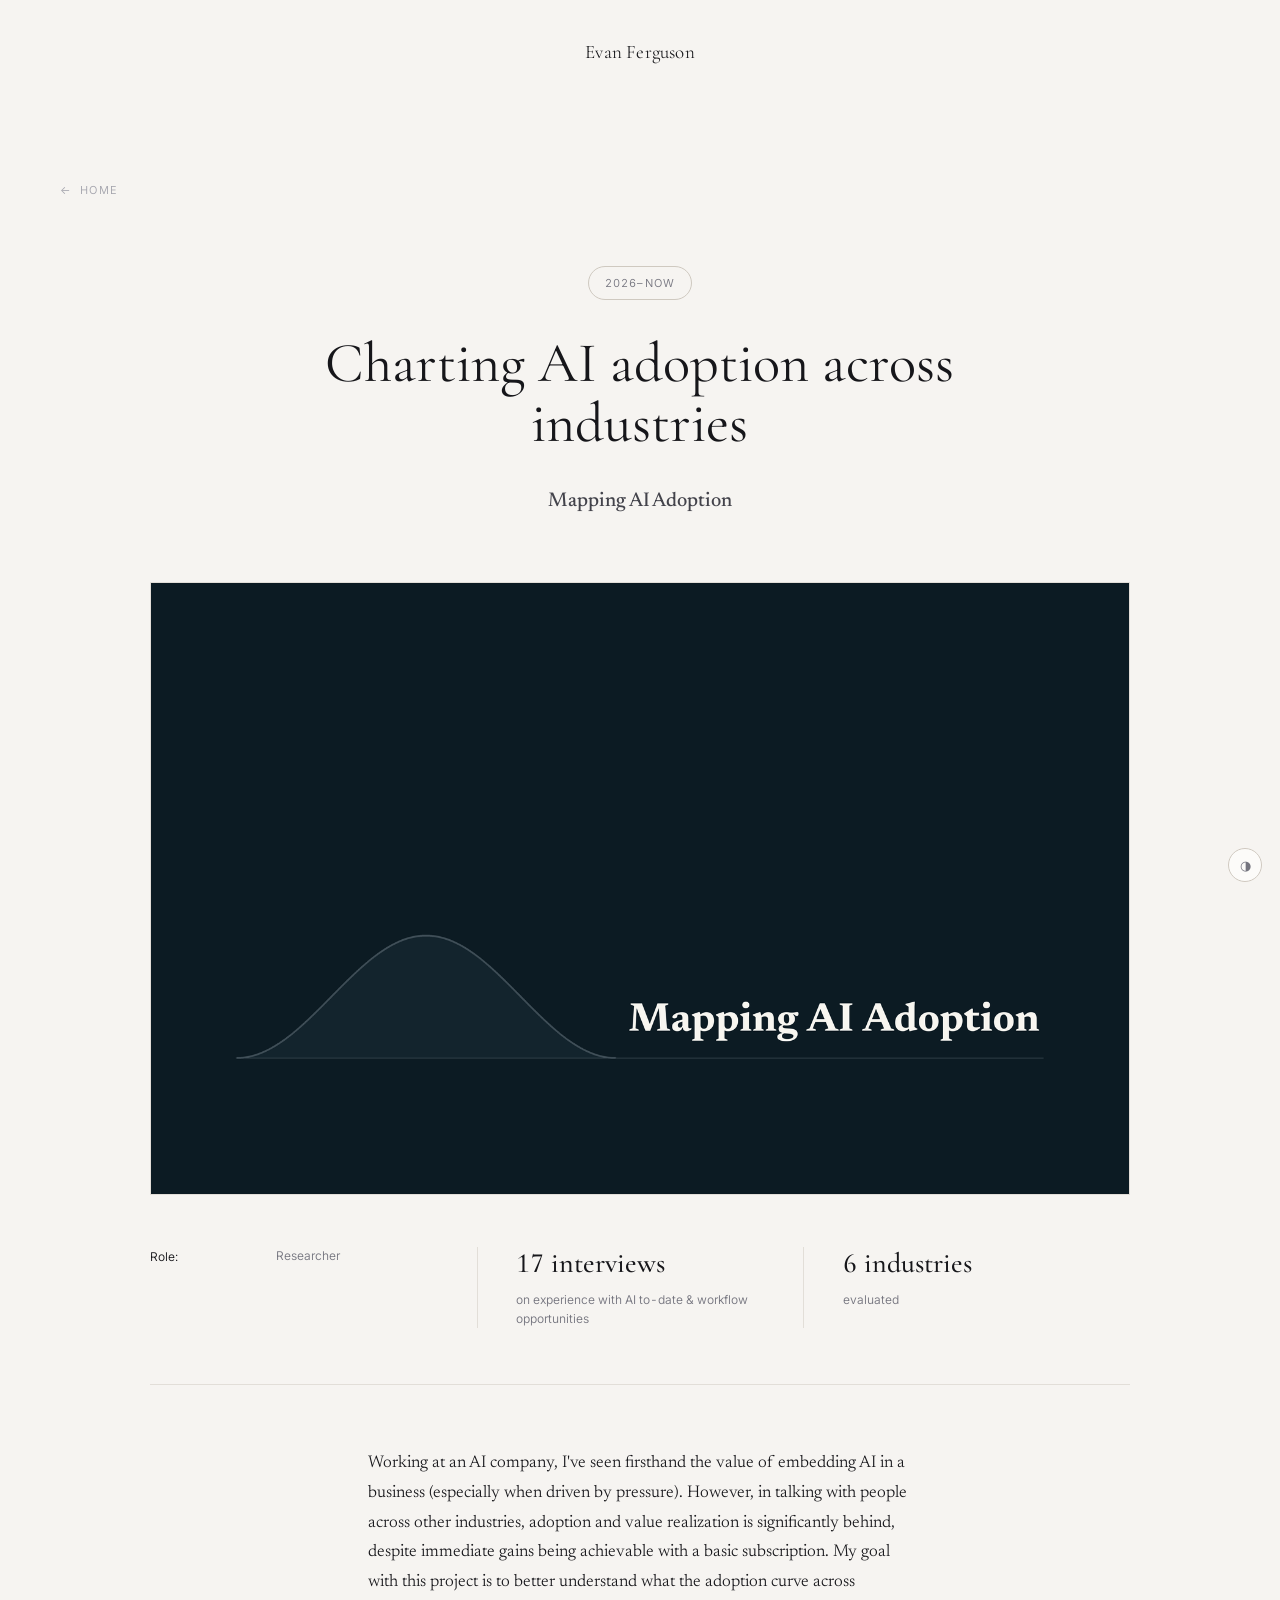
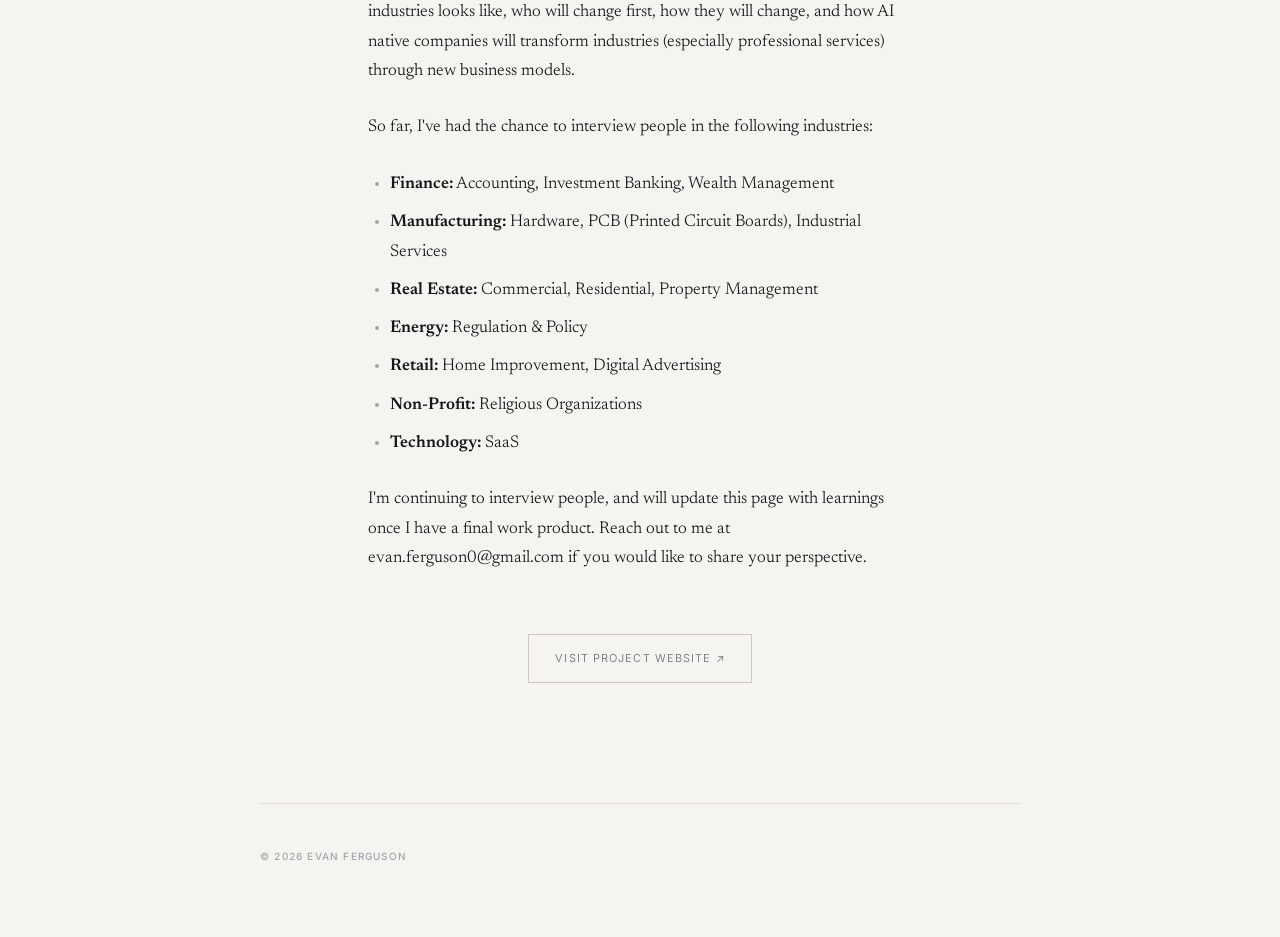
==== ai-maturity-mapping/index.html @ a3e1ebb6 "Add project pages, rename projects, retire the page generator Each project now has its own page at /" ====
<!doctype html>
<html lang="en">
<head>
  <meta charset="utf-8">
  <meta name="viewport" content="width=device-width, initial-scale=1">
  <title>Mapping AI Adoption — Evan Ferguson</title>
  <meta name="description" content="Charting AI maturity across industries &amp; segments.">
  <link rel="icon" href="/favicon.svg" type="image/svg+xml">
  <link rel="icon" href="/favicon.png" sizes="32x32" type="image/png">
  <link rel="apple-touch-icon" href="/apple-touch-icon.png">
  <link rel="canonical" href="https://evanferguson.com/ai-maturity-mapping/">

  <meta property="og:type" content="article">
  <meta property="og:url" content="https://evanferguson.com/ai-maturity-mapping/">
  <meta property="og:title" content="Mapping AI Adoption">
  <meta property="og:description" content="Charting AI maturity across industries &amp; segments.">
  <meta property="og:image" content="https://evanferguson.com/assets/previews/faai.webp">
  <meta name="twitter:card" content="summary_large_image">
  <meta name="twitter:title" content="Mapping AI Adoption">
  <meta name="twitter:description" content="Charting AI maturity across industries &amp; segments.">
  <meta name="twitter:image" content="https://evanferguson.com/assets/previews/faai.webp">

  <meta name="theme-color" content="#F6F4F1" media="(prefers-color-scheme: light)">
  <meta name="theme-color" content="#16161A" media="(prefers-color-scheme: dark)">
  <link rel="preconnect" href="https://fonts.googleapis.com">
  <link rel="preconnect" href="https://fonts.gstatic.com" crossorigin>
  <link href="https://fonts.googleapis.com/css2?family=Cormorant+Garamond:ital,wght@0,400;0,500;0,600;1,400&family=Newsreader:ital,opsz,wght@0,6..72,300..700;1,6..72,300..600&family=Inter:wght@300;400;500&display=swap" rel="stylesheet">
  <link rel="stylesheet" href="/assets/style.css">
</head>
<body>

  <button class="theme-btn" id="themeBtn" aria-label="Toggle colour theme">◑</button>

  <header class="site-head">
    <a href="/">Evan Ferguson</a>
  </header>

  <main>
    <article class="article">
  <div class="shell-claude">
    <a class="backlink" href="/">Home</a>
    <div class="hdr-a">
      <span class="pill">2026–now</span>
      <h1 class="result-head">Charting AI adoption across industries</h1>
      <p class="project-name">Mapping AI Adoption</p>
    </div>
    <div class="preview"><img src="/assets/previews/faai.webp" alt="Mapping AI Adoption" decoding="async"></div>
    <div class="kpis">
      <dl class="kpi-meta">
        <div class="row"><dt>Role:</dt><dd>Researcher</dd></div>
      </dl>
      <div class="kpi">
        <h3>17 interviews</h3>
        <p>on experience with AI to-date & workflow opportunities</p>
      </div>
      <div class="kpi">
        <h3>6 industries</h3>
        <p>evaluated</p>
      </div>
    </div>
    <div class="article-body">
<p>Working at an AI company, I've seen firsthand the value of embedding AI in a business
  (especially when driven by pressure). However, in talking with people across other industries, 
  adoption and value realization is significantly behind, despite immediate gains being 
  achievable with a basic subscription. My goal with this project is to better understand what the adoption curve across 
  industries looks like, who will change first, how they will change, and how AI native companies 
  will transform industries (especially professional services) through new business models.</p>

<p>So far, I've had the chance to interview people in the following industries:</p>

<ul>
  <li><strong>Finance:</strong> Accounting, Investment Banking, Wealth Management</li>
  <li><strong>Manufacturing:</strong> Hardware, PCB (Printed Circuit Boards), Industrial Services</li>
  <li><strong>Real Estate:</strong> Commercial, Residential, Property Management</li>
  <li><strong>Energy:</strong> Regulation & Policy</li>
  <li><strong>Retail:</strong> Home Improvement, Digital Advertising</li>
  <li><strong>Non-Profit:</strong> Religious Organizations</li>
  <li><strong>Technology:</strong> SaaS</li>
</ul>

<p>I'm continuing to interview people, and will update this page with learnings once I have a final work
  product. Reach out to me at evan.ferguson0@gmail.com if you would like to share your perspective.</p>

        </div>
    <a class="cta" href="https://fergusonappliedai.com" rel="noopener">Visit Project Website</a>
  </div>
    </article>
  </main>

  <footer>
    <div class="shell">
      <div class="colophon">
        <span class="label">© 2026 Evan Ferguson</span>
      </div>
    </div>
  </footer>

  <script src="/assets/theme.js"></script>
</body>
</html>
---- assets/style.css ----
/* ===========================================================================
   evanferguson.com — vertical timeline, one page.
   Paper ground, charcoal ink, hairlines, one restrained accent. Whitespace
   does the work; nothing on the page is decorative.
   =========================================================================== */

:root {
  --paper:        #F6F4F1;
  --paper-raised: #FCFBF9;

  --ink:   #16161A;
  --ink-2: #43434B;
  --ink-3: #75757F;
  --ink-4: #A3A3AC;

  --rule:        #E2DED8;
  --rule-strong: #CFC9C0;

  --accent: #2F6E82;

  /* Three roles, not three fonts for their own sake: a classical display
     serif carries the headings, a text serif carries the prose, and the sans
     is reserved for the small uppercase marks - years, labels, tags. */
  --font-display: "Cormorant Garamond", "EB Garamond", Georgia, "Times New Roman", serif;
  --font-text:    "Newsreader", Georgia, "Times New Roman", serif;
  --font-ui:      "Inter", ui-sans-serif, -apple-system, BlinkMacSystemFont, "Segoe UI", sans-serif;

  --measure: 60ch;
  --gutter: clamp(22px, 6vw, 60px);
  --rail: 96px;          /* width of the year column, incl. its padding      */
  --line-x: 95px;        /* where the vertical timeline sits                 */

  --ease: cubic-bezier(0.22, 0.61, 0.36, 1);
  color-scheme: light;
}

@media (prefers-color-scheme: dark) {
  :root:not([data-theme="light"]) {
    --paper:        #131315;
    --paper-raised: #1B1B1E;
    --ink:   #F0EEEA;
    --ink-2: #BFBCB6;
    --ink-3: #8A8781;
    --ink-4: #66635E;
    --rule:        #2A2A2E;
    --rule-strong: #3E3E44;
    --accent: #7FBACC;
    color-scheme: dark;
  }
  :root:not([data-theme="light"]) body { font-weight: 400; }
}

:root[data-theme="dark"] {
  --paper:        #131315;
  --paper-raised: #1B1B1E;
  --ink:   #F0EEEA;
  --ink-2: #BFBCB6;
  --ink-3: #8A8781;
  --ink-4: #66635E;
  --rule:        #2A2A2E;
  --rule-strong: #3E3E44;
  --accent: #7FBACC;
  color-scheme: dark;
}
:root[data-theme="dark"] body { font-weight: 400; }

/* --------------------------------------------------------------- reset --- */

*, *::before, *::after { box-sizing: border-box; }

body {
  margin: 0;
  background: var(--paper);
  color: var(--ink);
  font-family: var(--font-text);
  font-size: 16px;
  font-weight: 350;
  line-height: 1.72;
  font-feature-settings: "tnum" 1;
  -webkit-font-smoothing: antialiased;
}

a { color: inherit; }
img { max-width: 100%; }

.shell { max-width: 880px; margin: 0 auto; padding: 0 var(--gutter); }

.label {
  font-family: var(--font-ui);
  font-size: 10px;
  letter-spacing: 0.12em;
  text-transform: uppercase;
  color: var(--ink-4);
  font-weight: 500;
}

/* ---------------------------------------------------------------- header */

.masthead { padding: clamp(72px, 16vw, 180px) 0 clamp(56px, 10vw, 110px); }

.masthead h1 {
  font-family: var(--font-display);
  font-size: clamp(38px, 6.6vw, 60px);
  font-weight: 400;
  letter-spacing: 0;
  line-height: 1.06;
  margin: 0;
}

.masthead .intro {
  max-width: var(--measure);
  color: var(--ink-2);
  margin: 20px 0 0;
}

.contact-row {
  display: flex; flex-wrap: wrap; gap: 10px 24px;
  margin-top: clamp(32px, 5vw, 48px);
}
.contact-row a {
  font-family: var(--font-ui); font-size: 12px;
  color: var(--ink-3); text-decoration: none;
  border-bottom: 1px solid var(--rule-strong); padding-bottom: 2px;
  transition: color .18s var(--ease), border-color .18s var(--ease);
}
.contact-row a:hover { color: var(--accent); border-color: var(--accent); }

/* ------------------------------------------------------- current work --- */

/* Lifted out of the timeline: full shell width, no year rail, so it reads as
   a different kind of thing rather than a taller row. */
.current { padding: 0 0 clamp(56px, 9vw, 92px); }

.current-meta {
  display: flex; align-items: baseline; gap: 14px;
  margin-bottom: 18px;
}
.current-dates {
  font-family: var(--font-ui); font-size: 12px;
  letter-spacing: 0.02em; color: var(--ink-4);
}

.current h2 {
  font-family: var(--font-display);
  font-size: clamp(30px, 4.6vw, 43px);
  font-weight: 500; letter-spacing: 0; line-height: 1.14;
  margin: 0 0 14px;
}
.current h2 a { text-decoration: none; }
.current h2 a::after {
  content: " \2197"; font-size: 0.62em; color: var(--ink-4);
  transition: color .18s var(--ease);
}
/* A title that stays on the site points along, not away. */
.current h2 a.to-page::after { content: " \2192"; }
.current h2 a:hover, .current h2 a:hover::after { color: var(--accent); }

.current p { margin: 0; max-width: var(--measure); line-height: 1.66; }
.current .summary { color: var(--ink); font-size: 18px; }
.current .value { margin-top: 8px; color: var(--ink-3); font-size: 17px; }
.current .value + .preview, .current .summary + .preview { margin-top: clamp(26px, 4vw, 36px); }
.entry .summary + .preview { margin-top: clamp(22px, 3.5vw, 32px); }

.current .skills { margin-top: 18px; }

/* -------------------------------------------------------- previously --- */

.timeline-head {
  padding-top: clamp(26px, 4vw, 38px);
  padding-bottom: clamp(30px, 5vw, 46px);
  border-top: 1px solid var(--rule);
}

/* -------------------------------------------------------------- timeline */

.timeline { position: relative; padding-bottom: clamp(80px, 12vw, 140px); }

/* the single continuous hairline, fading out at the bottom */
.timeline::before {
  content: "";
  position: absolute; left: var(--line-x); top: 8px; bottom: 0;
  width: 1px;
  background: linear-gradient(to bottom,
    var(--rule) 0%, var(--rule) 88%, transparent 100%);
}

.entry {
  position: relative;
  display: grid;
  grid-template-columns: var(--rail) 1fr;
  gap: 0 clamp(28px, 5vw, 52px);
  padding-bottom: clamp(72px, 11vw, 132px);
}
.entry:last-child { padding-bottom: 0; }

.entry-year {
  font-family: var(--font-ui);
  font-size: 12px; letter-spacing: 0.02em;
  line-height: 1.5;
  color: var(--ink-3);
  text-align: right; padding-right: 22px;
  padding-top: 4px;
}
.entry-year span { display: block; }
.entry-year .to { color: var(--ink-4); }

/* the dot on the line */
.entry::before {
  content: "";
  position: absolute; left: var(--line-x); top: 10px;
  width: 7px; height: 7px; margin-left: -3px;
  border-radius: 50%;
  background: var(--paper);
  box-shadow: inset 0 0 0 1.5px var(--ink-3);
  transition: background .2s var(--ease), box-shadow .2s var(--ease);
}
.entry:hover::before { background: var(--accent); box-shadow: inset 0 0 0 1.5px var(--accent); }

.entry h2 {
  font-family: var(--font-display);
  font-size: clamp(24px, 3.1vw, 29px);
  font-weight: 500; letter-spacing: 0; line-height: 1.22;
  margin: 0 0 10px;
}
.entry h2 a { text-decoration: none; }
.entry h2 a::after {
  content: " \2197"; font-size: 0.68em; color: var(--ink-4);
  transition: color .18s var(--ease);
}
.entry h2 a.to-page::after { content: " \2192"; }
.entry h2 a:hover { color: var(--accent); }
.entry h2 a:hover::after { color: var(--accent); }

/* Two lines: what it is, then what I did. Weight and colour separate them,
   so neither needs a label. */
.entry p { margin: 0; max-width: var(--measure); }
.entry .summary { color: var(--ink); font-size: 17px; }
.entry .value {
  margin-top: 7px;
  color: var(--ink-3);
}
/* Labelled record. The micro-labels match the CURRENTLY / PREVIOUSLY marks. */
.rec {
  display: grid; grid-template-columns: 62px 1fr;
  gap: 4px 20px;
  margin: 18px 0 clamp(22px, 3.5vw, 32px);
  max-width: var(--measure);
}
.rec dt { padding-top: 3px; }
/* Values share the labels' family. Prose is serif, data is sans - the same
   split the skills line and the year rail already use. */
.rec dd {
  margin: 0;
  font-family: var(--font-ui);
  font-size: 12px; letter-spacing: 0; line-height: 1.7;
  color: var(--ink-2);
}
@media (max-width: 620px) {
  .rec { grid-template-columns: 1fr; gap: 2px; }
  .rec dt { padding-top: 11px; }
  .rec dt:first-of-type { padding-top: 0; }
}

/* Facts rather than prose: who did it, then what happened to it. */
.entry .role { color: var(--ink); font-size: 17px; }
.entry .outcome { margin-top: 6px; color: var(--ink-3); font-size: 16px; }
.entry .role + .preview, .entry .outcome + .preview { margin-top: clamp(22px, 3.5vw, 32px); }
.entry .value, .entry .summary { margin-bottom: 0; }
.entry .value + .preview, .entry .summary + .preview { margin-top: clamp(22px, 3.5vw, 32px); }

/* ------------------------------------------------------------- previews */

.preview {
  display: block;
  border: 1px solid var(--rule);
  background: var(--paper-raised);
  aspect-ratio: 16 / 10;
  overflow: hidden;
  transition: border-color .22s var(--ease);
}
a.preview:hover { border-color: var(--rule-strong); }
.preview img {
  display: block; width: 100%; height: 100%;
  object-fit: cover; object-position: top center;
}

/* placeholder when there's no screenshot yet */
.preview.empty {
  display: grid; place-items: center;
  background-image:
    repeating-linear-gradient(45deg,
      transparent 0 9px, var(--rule) 9px 10px);
  opacity: 0.85;
}
.preview.empty span {
  background: var(--paper);
  padding: 6px 12px;
  font-family: var(--font-ui); font-size: 11px;
  color: var(--ink-4); letter-spacing: 0.02em;
}

.skills {
  margin-top: 16px;
  font-family: var(--font-ui);
  font-size: 10.5px; letter-spacing: 0.02em;
  color: var(--ink-4);
  line-height: 1.95;
}
.skills span::after { content: " · "; color: var(--rule-strong); }
.skills span:last-child::after { content: ""; }

/* --------------------------------------------------------------- article */

/* A project's own page. Narrower than the front page - this is reading width,
   not a listing - and with no year rail, so the record does the same job the
   timeline row used to. */

.article { padding: clamp(40px, 7vw, 72px) 0 clamp(72px, 11vw, 120px); }
.article .shell { max-width: 720px; }

/* Back to the index. Sits above the title as a mark, not a button. */
.backlink {
  display: inline-block;
  font-family: var(--font-ui);
  font-size: 11px; letter-spacing: 0.1em; text-transform: uppercase;
  color: var(--ink-4); text-decoration: none;
  margin-bottom: clamp(38px, 7vw, 66px);
  transition: color .18s var(--ease);
}
.backlink::before { content: "\2190\00a0\00a0"; }
.backlink:hover { color: var(--accent); }

.article-dates {
  display: block;
  font-family: var(--font-ui);
  font-size: 12px; letter-spacing: 0.02em;
  color: var(--ink-4);
  margin-bottom: 12px;
}

.article h1 {
  font-family: var(--font-display);
  font-size: clamp(34px, 5.4vw, 52px);
  font-weight: 400; letter-spacing: 0; line-height: 1.08;
  margin: 0;
}

/* The one-line description, carried over from the front page as the standfirst. */
.article .dek {
  margin: 18px 0 0;
  font-size: clamp(19px, 2.3vw, 22px);
  line-height: 1.5;
  color: var(--ink-2);
  max-width: 34ch;
}

.article .preview { margin-top: clamp(34px, 5.5vw, 54px); }
/* The record closes the page as a fact panel. The hairline marks where the
   prose stops, the same way the timeline and colophon are marked. */
.article .rec {
  margin: clamp(38px, 6vw, 60px) 0 0;
  padding-top: clamp(30px, 4.5vw, 42px);
  border-top: 1px solid var(--rule);
  max-width: none;
}

/* ---- article body -------------------------------------------------------

   Follows a16z's article pages: the section headers are the body serif set
   bold and a step larger, not the display serif, so a long read stays one
   texture. Body is 17/1.75 with a blank line between paragraphs.

   Measure is capped well inside the shell - the preview above it runs the
   full width, but prose past ~75 characters a line gets tiring.            */

.article-body {
  margin-top: clamp(34px, 5.5vw, 54px);
  max-width: 34em;
}

.article-body > *:first-child { margin-top: 0; }

.article-body p {
  margin: 0 0 1.55em;
  line-height: 1.75;
  font-size: 17px;
}

/* Bolded section header. The space above is what separates sections - there
   is no rule and no change of family. */
.article-body h2 {
  font-family: var(--font-text);
  font-size: 21px;
  font-weight: 600;
  letter-spacing: -0.011em;
  line-height: 1.3;
  color: var(--ink);
  margin: 2.6em 0 0.7em;
}

.article-body h3 {
  font-family: var(--font-text);
  font-size: 17px;
  font-weight: 600;
  letter-spacing: -0.008em;
  line-height: 1.4;
  color: var(--ink);
  margin: 2em 0 0.55em;
}

.article-body strong { font-weight: 600; color: var(--ink); }
.article-body em { font-style: italic; }

.article-body ul, .article-body ol {
  margin: 0 0 1.55em;
  padding-left: 1.3em;
  font-size: 17px;
  line-height: 1.75;
}
.article-body li { margin-bottom: 0.5em; }
.article-body li::marker { color: var(--ink-4); }

/* Links in prose carry a hairline rather than a colour, so a paragraph with
   several of them doesn't turn speckled. */
.article-body a {
  color: inherit;
  text-decoration: none;
  border-bottom: 1px solid var(--rule-strong);
  transition: color .18s var(--ease), border-color .18s var(--ease);
}
.article-body a:hover { color: var(--accent); border-color: var(--accent); }

.article-body blockquote {
  margin: 2em 0;
  padding-left: 1.4em;
  border-left: 2px solid var(--rule-strong);
  color: var(--ink-2);
  font-size: 19px;
  line-height: 1.6;
}
.article-body blockquote p { font-size: inherit; margin-bottom: 0.8em; }
.article-body blockquote p:last-child { margin-bottom: 0; }
.article-body figure { margin: 2em 0; }
.article-body figure img {
  display: block;
  width: 100%;
  height: auto;
  border: 1px solid var(--rule, rgba(0,0,0,0.1));
  border-radius: 8px;
  cursor: zoom-in;
}

.article-body figcaption {
  margin-top: 0.7em;
  font-family: var(--font-ui);
  font-size: 12px;
  color: var(--ink-3);
  text-align: center;
}

/* Inline SVG diagrams. Colours come from the theme tokens, so they follow
   dark mode. */
.diagram svg { display: block; width: 100%; height: auto; cursor: zoom-in; }
dialog.zoom svg { cursor: zoom-out; }
.dm-tbl  { fill: var(--paper-raised); stroke: var(--rule-strong); stroke-width: 1.2; }
.dm-out  { stroke: var(--ink-3); }
.dm-job  { fill: color-mix(in srgb, var(--accent) 12%, var(--paper-raised)); stroke: var(--accent); stroke-width: 1.4; }
.dm-name { font: 600 15px ui-monospace, "SF Mono", Menlo, monospace; fill: var(--ink); }
.dm-desc { font: 400 13px var(--font-ui); fill: var(--ink-2); }
.dm-em   { font-family: ui-monospace, "SF Mono", Menlo, monospace; font-size: 12.5px; fill: var(--ink); }
.dm-label { font: 600 11px var(--font-ui); letter-spacing: 0.08em; text-transform: uppercase; fill: var(--ink-3); }
.dm-note { font: italic 400 12.5px var(--font-ui); fill: var(--ink-3); }
.dm-line { stroke: var(--ink-3); stroke-width: 1.4; fill: none; }
.dm-dash { stroke-dasharray: 5 4; }
.dm-head { fill: var(--ink-3); }

/* Full-size view opened by assets/zoom.js */
dialog.zoom {
  max-width: none;
  max-height: none;
  width: 100vw;
  height: 100vh;
  margin: 0;
  padding: 16px;
  border: 0;
  background: rgba(10, 10, 12, 0.85);
  display: none;
  place-items: center;
  cursor: zoom-out;
}
dialog.zoom[open] { display: grid; }
dialog.zoom::backdrop { background: transparent; }
dialog.zoom svg {
  width: min(100%, 1400px);
  height: auto;
  max-height: 100%;
  background: var(--paper);
  border-radius: 8px;
  padding: 16px;
  box-sizing: border-box;
}
dialog.zoom img {
  max-width: 100%;
  max-height: 100%;
  width: auto;
  height: auto;
  border-radius: 8px;
}

.article-body hr {
  border: 0; border-top: 1px solid var(--rule);
  margin: 2.6em 0;
}

@media (max-width: 620px) {
  .article-body p, .article-body ul, .article-body ol { font-size: 16px; }
  .article-body h2 { font-size: 19px; }
  .article-body h3 { font-size: 16px; }
}

/* ------------------------------------------------------------ site head ---

   A wordmark centred at the top of every project page, the way a16z carries
   theirs. The back link below it stays: the wordmark reads as identity, the
   back link as navigation. The front page has the masthead instead.
   --------------------------------------------------------------------- */

.site-head {
  padding: clamp(24px, 3vw, 36px) var(--gutter);
  text-align: center;
}
.site-head a {
  font-family: var(--font-display);
  font-size: 19px;
  letter-spacing: 0.01em;
  color: var(--ink);
  text-decoration: none;
  transition: color .18s var(--ease);
}
.site-head a:hover { color: var(--accent); }

/* ------------------------------------------------- project page headers ---

   Two header treatments, picked per project by `layout` in projects.js.
   Both put the result in the h1 and step the project name down beneath it.

   "a16z"   - a near-full-width canvas, left aligned, with the headline capped
              well inside it so the right stays open, a visit link parked far
              right, and a rule spanning the whole canvas. The body below
              returns to the ordinary reading column.
   "claude" - one 1220px container that the preview and a three-column facts
              band both fill, with the headline centred above them.
   --------------------------------------------------------------------- */

/* ---- shared ---- */
.result-head {
  font-family: var(--font-display);
  font-weight: 400; letter-spacing: 0;
  /* the headline carries figures now, and Cormorant's oldstyle ones read as
     running text rather than as numbers */
  font-variant-numeric: lining-nums;
}

/* ---- a16z ---- */
.hdr-wide { max-width: 1760px; margin: 0 auto; padding: 0 clamp(22px, 5vw, 96px); }

.hdr-z {
  display: grid; grid-template-columns: minmax(0, 1fr) auto;
  gap: 0 clamp(24px, 4vw, 56px); align-items: end;
}
.hdr-z .eyebrow {
  display: block; font-family: var(--font-ui); font-size: 13px;
  letter-spacing: 0.02em; color: var(--ink-4); margin-bottom: 14px;
}
.hdr-z h1 {
  margin: 0;
  font-size: clamp(32px, 3.4vw, 56px); line-height: 1.08;
  max-width: 12em;
}
/* the slot a16z gives the author byline */
.hdr-z .project-name {
  margin: 20px 0 0; font-family: var(--font-ui);
  font-size: 13px; line-height: 1.55; color: var(--ink);
}
.cta {
  display: inline-block;
  font-family: var(--font-ui); font-size: 11px; letter-spacing: 0.1em;
  text-transform: uppercase; color: var(--ink-3); text-decoration: none;
  border: 1px solid var(--rule-strong); padding: 14px 26px; white-space: nowrap;
  transition: color .18s var(--ease), border-color .18s var(--ease);
}
.cta::after { content: "\00a0\2197"; }
.cta:hover { color: var(--accent); border-color: var(--accent); }

/* Closing the page rather than opening it: same mark, centred under the
   prose in the claude layout and left aligned in the plain one. */
.shell-claude > .cta {
  display: block; width: max-content;
  margin: clamp(40px, 5.5vw, 60px) auto 0;
}
.shell > .cta { margin-top: clamp(34px, 5vw, 48px); }
.hdr-z-rule { margin-top: clamp(28px, 3.5vw, 44px); border-top: 1px solid var(--rule); }
.hdr-gap { height: clamp(34px, 5vw, 60px); }

/* Team and stack, two up, under the preview. */
.credits {
  margin-top: clamp(28px, 4.5vw, 40px);
  display: grid; grid-template-columns: repeat(2, minmax(0, 1fr));
  gap: 0 clamp(28px, 4.5vw, 52px);
}
.credits dt {
  font-family: var(--font-ui); font-size: 10px; font-weight: 500;
  letter-spacing: 0.12em; text-transform: uppercase; color: var(--ink-4);
  margin-bottom: 4px;
}
.credits dd {
  margin: 0; font-family: var(--font-ui); font-size: 12px;
  line-height: 1.6; color: var(--ink-2);
}
.credits + .article-body {
  margin-top: clamp(28px, 4.5vw, 40px);
  padding-top: clamp(28px, 4.5vw, 40px);
  border-top: 1px solid var(--rule);
}

@media (max-width: 820px) {
  .hdr-z { grid-template-columns: 1fr; gap: 26px 0; align-items: start; }
  .hdr-z h1 { max-width: none; }
  /* grid items stretch by default; the link is a mark, not a full-width button */
  .hdr-z .cta { justify-self: start; }
}
@media (max-width: 620px) { .credits { grid-template-columns: 1fr; gap: 18px 0; } }

/* ---- claude ---- */
.shell-claude { max-width: 1440px; margin: 0 auto; padding: 0 clamp(22px, 5vw, 60px); }

.hdr-a { text-align: center; }
.hdr-a .pill {
  display: inline-block; font-family: var(--font-ui); font-size: 11px;
  letter-spacing: 0.1em; text-transform: uppercase; color: var(--ink-3);
  border: 1px solid var(--rule-strong); border-radius: 999px;
  padding: 7px 16px; margin-bottom: clamp(24px, 3.5vw, 34px);
}
.hdr-a h1 {
  margin: 0 auto;
  font-size: clamp(34px, 4.4vw, 64px); line-height: 1.06;
  /* em, not ch: Cormorant's zero is narrow enough that 20ch came out at 610px
     against a 1320px container, forcing three lines out of eleven words. */
  max-width: 15em;
}
.hdr-a .project-name {
  margin: clamp(22px, 3vw, 30px) 0 0;
  font-family: var(--font-text);
  /* Medium, not bold: at 600 the name outweighed the headline above it and
     pulled the eye down before the sentence had been read. */
  font-size: clamp(17px, 1.9vw, 20px); font-weight: 500; letter-spacing: -0.005em;
  color: var(--ink-2);
}
/* The preview sits narrower than the facts band and centred under the
   centred header - at full container width the screenshot dominates the page
   before the reader reaches a single fact. */
.hdr-a + .preview {
  margin: clamp(40px, 5.5vw, 64px) auto 0;
  max-width: 980px;
}

/* Three equal columns: the record, then the results as phrases. */
.kpis {
  margin: clamp(34px, 4.5vw, 52px) auto 0;
  max-width: 980px;
  display: grid; grid-template-columns: repeat(3, minmax(0, 1fr)); gap: 0;
}
.kpis > * + * { border-left: 1px solid var(--rule); padding-left: clamp(26px, 3vw, 40px); }
.kpis > *:not(:last-child) { padding-right: clamp(26px, 3vw, 40px); }

.kpi-meta { display: grid; gap: 11px 0; margin: 0; }
.kpi-meta .row { display: grid; grid-template-columns: 118px minmax(0, 1fr); gap: 0 8px; }
.kpi-meta dt { font-family: var(--font-ui); font-size: 12px; color: var(--ink); }
.kpi-meta dd {
  margin: 0; font-family: var(--font-ui); font-size: 12px;
  line-height: 1.55; color: var(--ink-3);
}

.kpi h3 {
  margin: 0; font-family: var(--font-display);
  font-size: clamp(23px, 2.3vw, 28px); font-weight: 500; letter-spacing: 0;
  line-height: 1.15; color: var(--ink); font-variant-numeric: lining-nums;
}
.kpi p {
  margin: 12px 0 0; font-family: var(--font-ui); font-size: 12px;
  line-height: 1.55; color: var(--ink-3);
}

/* Prose keeps its reading measure but sits centred in the wide container,
   rather than hanging off the left edge of it. */
.shell-claude .article-body { max-width: 34em; margin-inline: auto; }
/* The divider belongs to the band, not to the prose - on the prose it would
   shrink to the reading measure and read as a floating line. :has() keeps it
   off pages that have no body copy to divide from. */
.kpis:has(+ .article-body) {
  padding-bottom: clamp(36px, 5vw, 56px);
  border-bottom: 1px solid var(--rule);
}
.kpis + .article-body { margin-top: clamp(40px, 5.5vw, 64px); }

@media (max-width: 900px) {
  .kpis { grid-template-columns: 1fr; gap: clamp(24px, 4.5vw, 30px) 0; }
  .kpis > * + * {
    border-left: 0; padding-left: 0;
    border-top: 1px solid var(--rule); padding-top: clamp(22px, 4vw, 26px);
  }
  .kpis > *:not(:last-child) { padding-right: 0; }
  .kpi-meta .row { grid-template-columns: 100px minmax(0, 1fr); }
}

/* ---------------------------------------------------------------- footer */

.colophon {
  padding: 44px 0 72px;
  border-top: 1px solid var(--rule);
  display: flex; flex-wrap: wrap; gap: 14px 28px;
}

/* ---------------------------------------------------------------- mobile */

@media (max-width: 620px) {
  :root { --rail: 0px; --line-x: 3px; }

  .entry {
    grid-template-columns: 1fr;
    gap: 0;
    padding-left: 26px;
  }
  .entry-year {
    text-align: left; padding: 0 0 6px;
  }
  .entry-year span { display: inline; }
  .entry::before { top: 7px; }
  .timeline::before { top: 6px; }
}

/* --------------------------------------------------------- theme toggle */

.theme-btn {
  position: fixed; right: 18px; bottom: 18px; z-index: 20;
  width: 34px; height: 34px; border-radius: 50%;
  border: 1px solid var(--rule-strong); background: var(--paper-raised);
  color: var(--ink-3); cursor: pointer; font-size: 13px; line-height: 1;
  display: grid; place-items: center;
  transition: color .18s var(--ease), border-color .18s var(--ease);
}
.theme-btn:hover { color: var(--accent); border-color: var(--accent); }

/* ------------------------------------------------------------- reveal fx */

.reveal { opacity: 0; transform: translateY(12px); }
.reveal.in {
  opacity: 1; transform: none;
  transition: opacity .7s var(--ease), transform .7s var(--ease);
}

@media (prefers-reduced-motion: reduce) {
  .reveal, .reveal.in { opacity: 1; transform: none; transition: none; }
}

/* Figures drawn in a project's own brand rather than the site theme, so
   their colours stay fixed in dark mode. */
.brand-fig svg { display: block; width: 100%; height: auto; cursor: zoom-in; border-radius: 10px; }
.fz-axis { stroke: #fff; stroke-width: 2.5; }
.fz-axis-label { font: 600 19px "Poppins", var(--font-ui); fill: #fff; }
.fz-chip rect { fill: #fff; }
.fz-chip text { font: 600 19px "Poppins", var(--font-ui); fill: #2F80ED; }
.fz-brand { font: 700 36px "Poppins", var(--font-ui); fill: #fff; }
dialog.zoom svg.brand { background: none; padding: 0; border-radius: 16px; }
.fz-chip-open rect { fill: #fff; fill-opacity: 0.12; stroke: #fff; stroke-width: 2; stroke-dasharray: 7 5; }
.fz-chip-open text { fill: #fff; }

/* Nested-circles figure on /nevada/. The list below the drawing carries the
   same numbers, so the figure still reads without assets/levels.js.
   Selectors carry .article-body so they beat the prose defaults. */
.article-body .ontology { margin: 2.6em 0; }
.article-body .lv-title {
  font: 600 11px var(--font-ui);
  letter-spacing: 0.1em;
  text-transform: uppercase;
  color: var(--ink-3);
  margin: 0 0 14px;
}
.article-body .nest { display: block; width: 100%; max-width: 480px; margin: 0 auto; height: auto; }
.article-body .nest g { opacity: 0; transition: opacity .3s var(--ease); }
.article-body .nest g.on { opacity: 1; }
.article-body .nest .box  { fill: none; stroke: var(--ink-3); stroke-width: 1.5; }
.article-body .nest .dept { fill: none; stroke: var(--rule-strong); stroke-width: 1; }
.article-body .nest .site { fill: var(--accent); fill-opacity: 0.16; stroke: var(--accent); stroke-opacity: 0.55; stroke-width: 0.6; }
.article-body .nest .meter { stroke: var(--accent); stroke-opacity: 0.35; stroke-width: 0.5; }
.article-body .nest .hour { fill: var(--accent); fill-opacity: 0.14; }

.article-body .lv-list { list-style: none; margin: 22px 0 0; padding: 0; }
.article-body .lv {
  display: grid;
  grid-template-columns: 120px 90px 1fr;
  gap: 4px 18px;
  align-items: baseline;
  padding: 10px 0;
  border-top: 1px solid var(--rule);
  transition: opacity .25s var(--ease);
}
.article-body .lv:last-child { border-bottom: 1px solid var(--rule); }
.article-body .lv.dim { opacity: 0.3; }
.article-body .lv-name {
  font: 500 12px var(--font-ui);
  letter-spacing: 0.08em;
  text-transform: uppercase;
  color: var(--ink-3);
}
.article-body .lv-count {
  font: 400 22px var(--font-display);
  color: var(--ink);
  font-variant-numeric: lining-nums;
}
.article-body .lv-note { font: 400 13.5px/1.45 var(--font-ui); color: var(--ink-3); }

.article-body .lv-controls { display: flex; flex-wrap: wrap; gap: 8px; margin-bottom: 18px; }
.article-body .lv-controls button {
  font: 500 11px var(--font-ui);
  letter-spacing: 0.06em;
  text-transform: uppercase;
  color: var(--ink-3);
  background: none;
  border: 1px solid var(--rule-strong);
  border-radius: 999px;
  padding: 6px 12px;
  cursor: pointer;
  transition: color .18s var(--ease), border-color .18s var(--ease);
}
.article-body .lv-controls button:hover { color: var(--ink); border-color: var(--ink-3); }
.article-body .lv-controls button[aria-pressed="true"] { color: var(--accent); border-color: var(--accent); }
@media (max-width: 640px) {
  .article-body .lv { grid-template-columns: 100px 1fr; }
  .article-body .lv-note { grid-column: 1 / -1; }
}
}
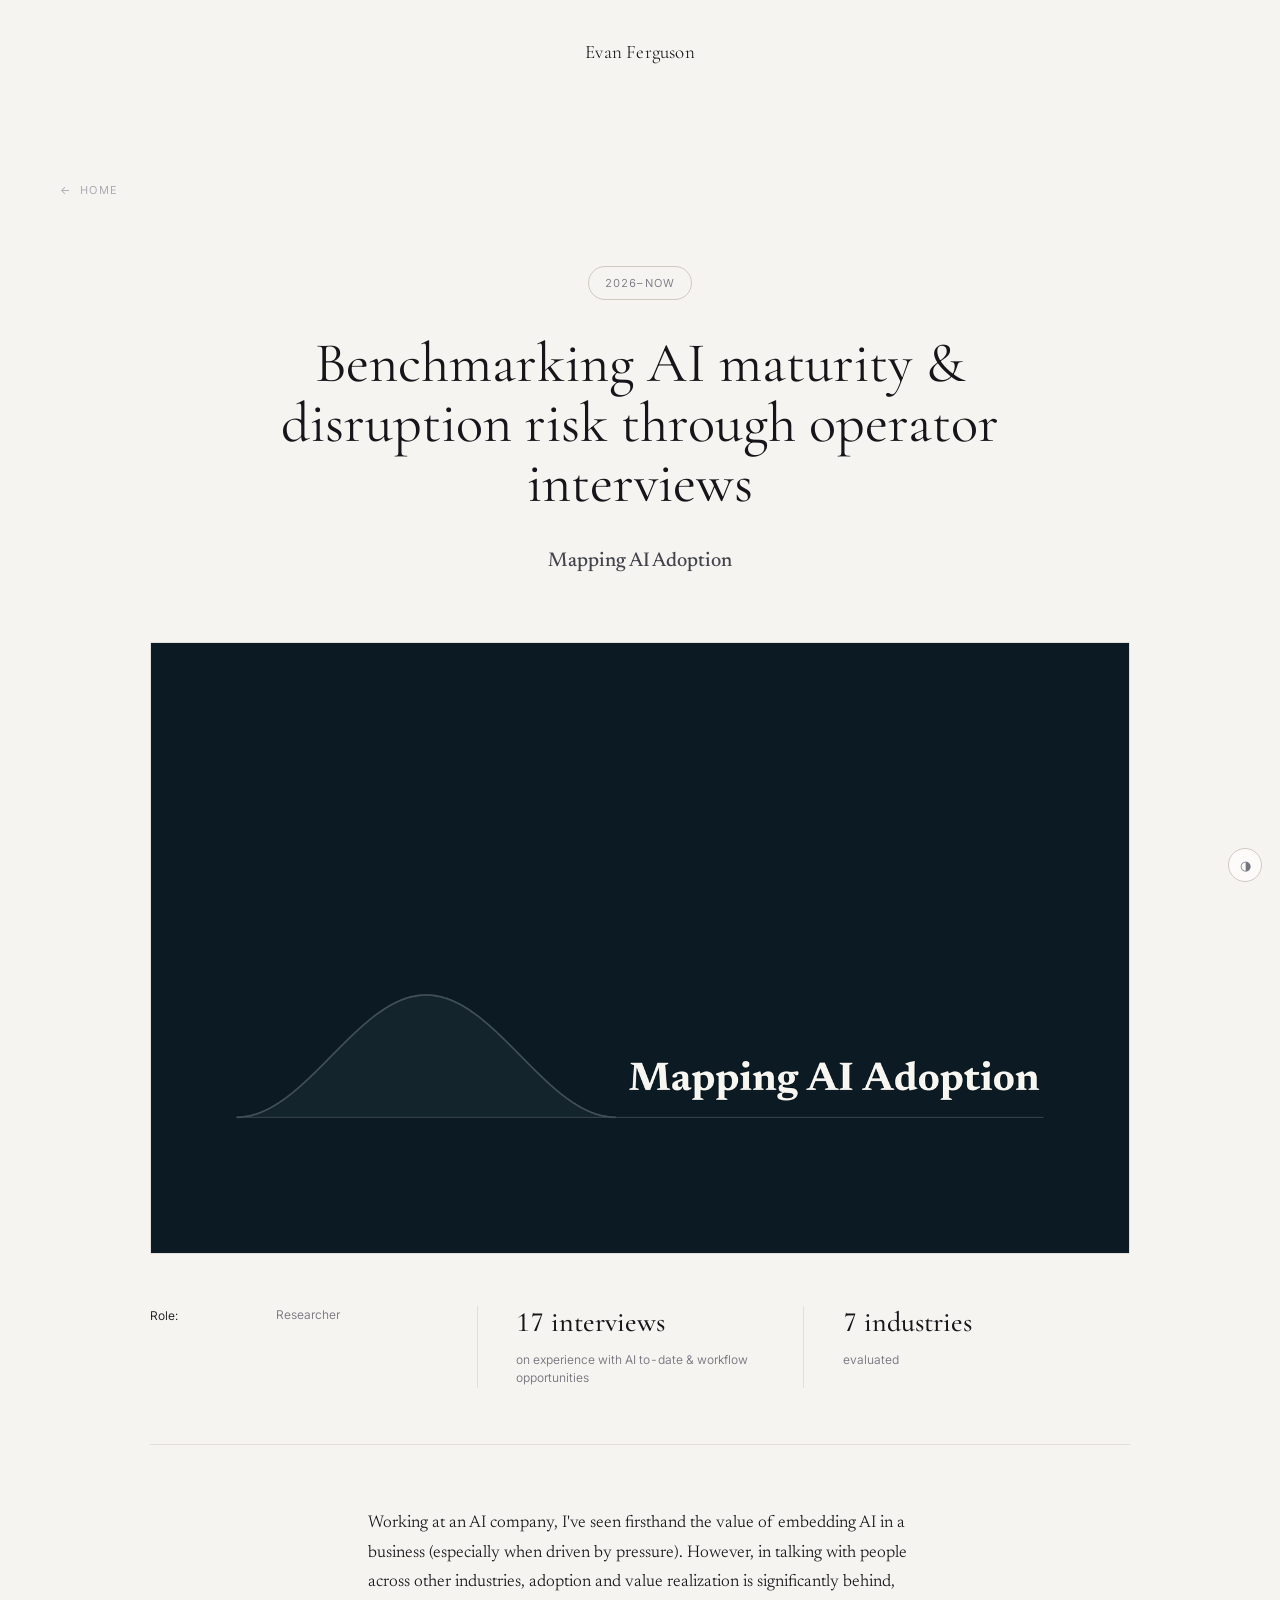
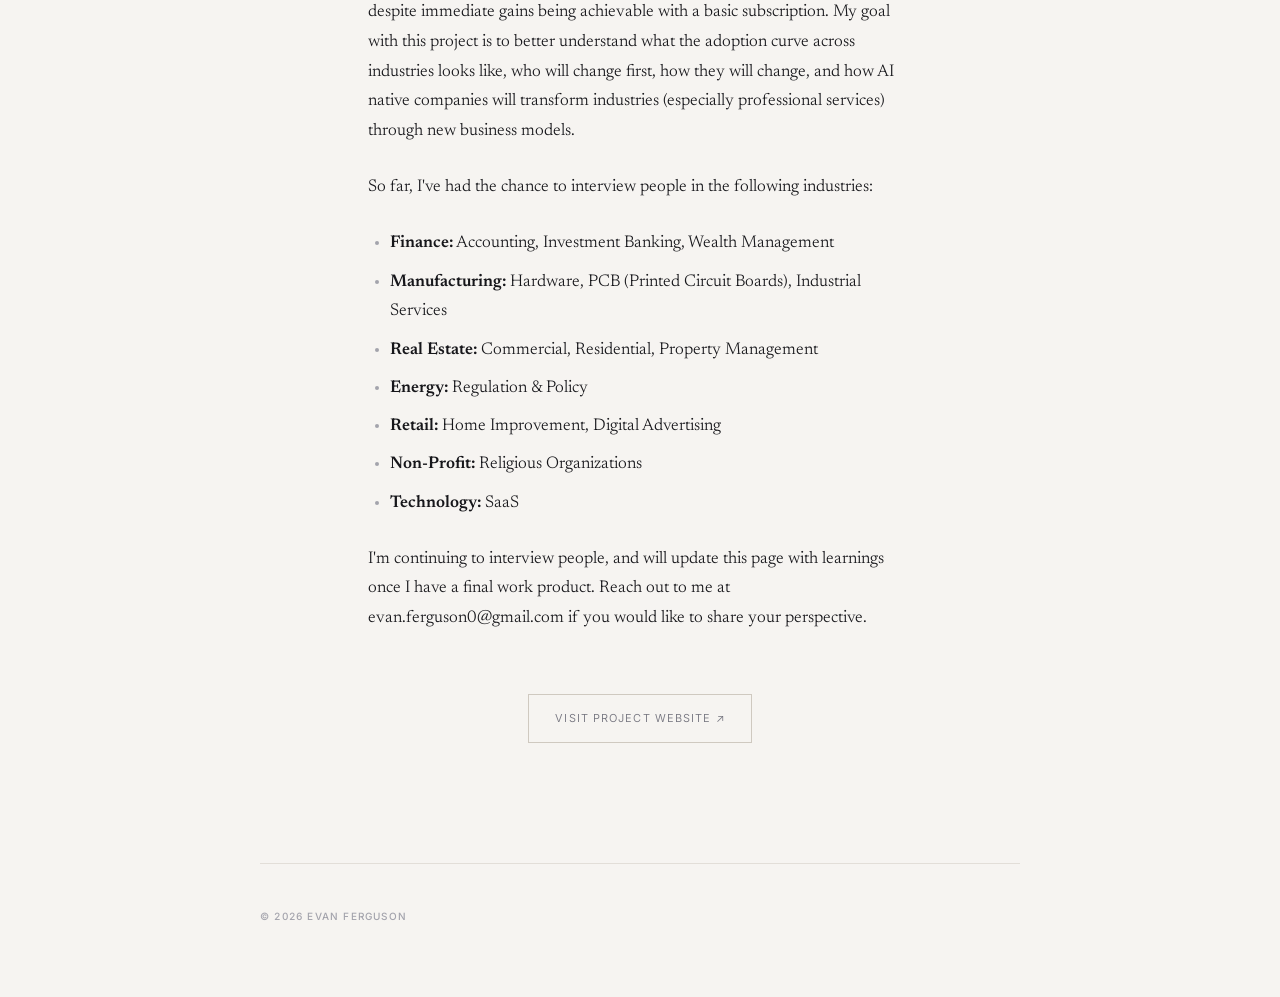
==== commit f9f09a1f: "Mapping AI Adoption: new hero, industry count matches the list Hero now says what the research does " ====
--- a/ai-maturity-mapping/index.html
+++ b/ai-maturity-mapping/index.html
@@ -41,7 +41,7 @@
     <a class="backlink" href="/">Home</a>
     <div class="hdr-a">
       <span class="pill">2026–now</span>
-      <h1 class="result-head">Charting AI adoption across industries</h1>
+      <h1 class="result-head">Benchmarking AI maturity &amp; disruption risk through operator interviews</h1>
       <p class="project-name">Mapping AI Adoption</p>
     </div>
     <div class="preview"><img src="/assets/previews/faai.webp" alt="Mapping AI Adoption" decoding="async"></div>
@@ -54,7 +54,7 @@
         <p>on experience with AI to-date & workflow opportunities</p>
       </div>
       <div class="kpi">
-        <h3>6 industries</h3>
+        <h3>7 industries</h3>
         <p>evaluated</p>
       </div>
     </div>
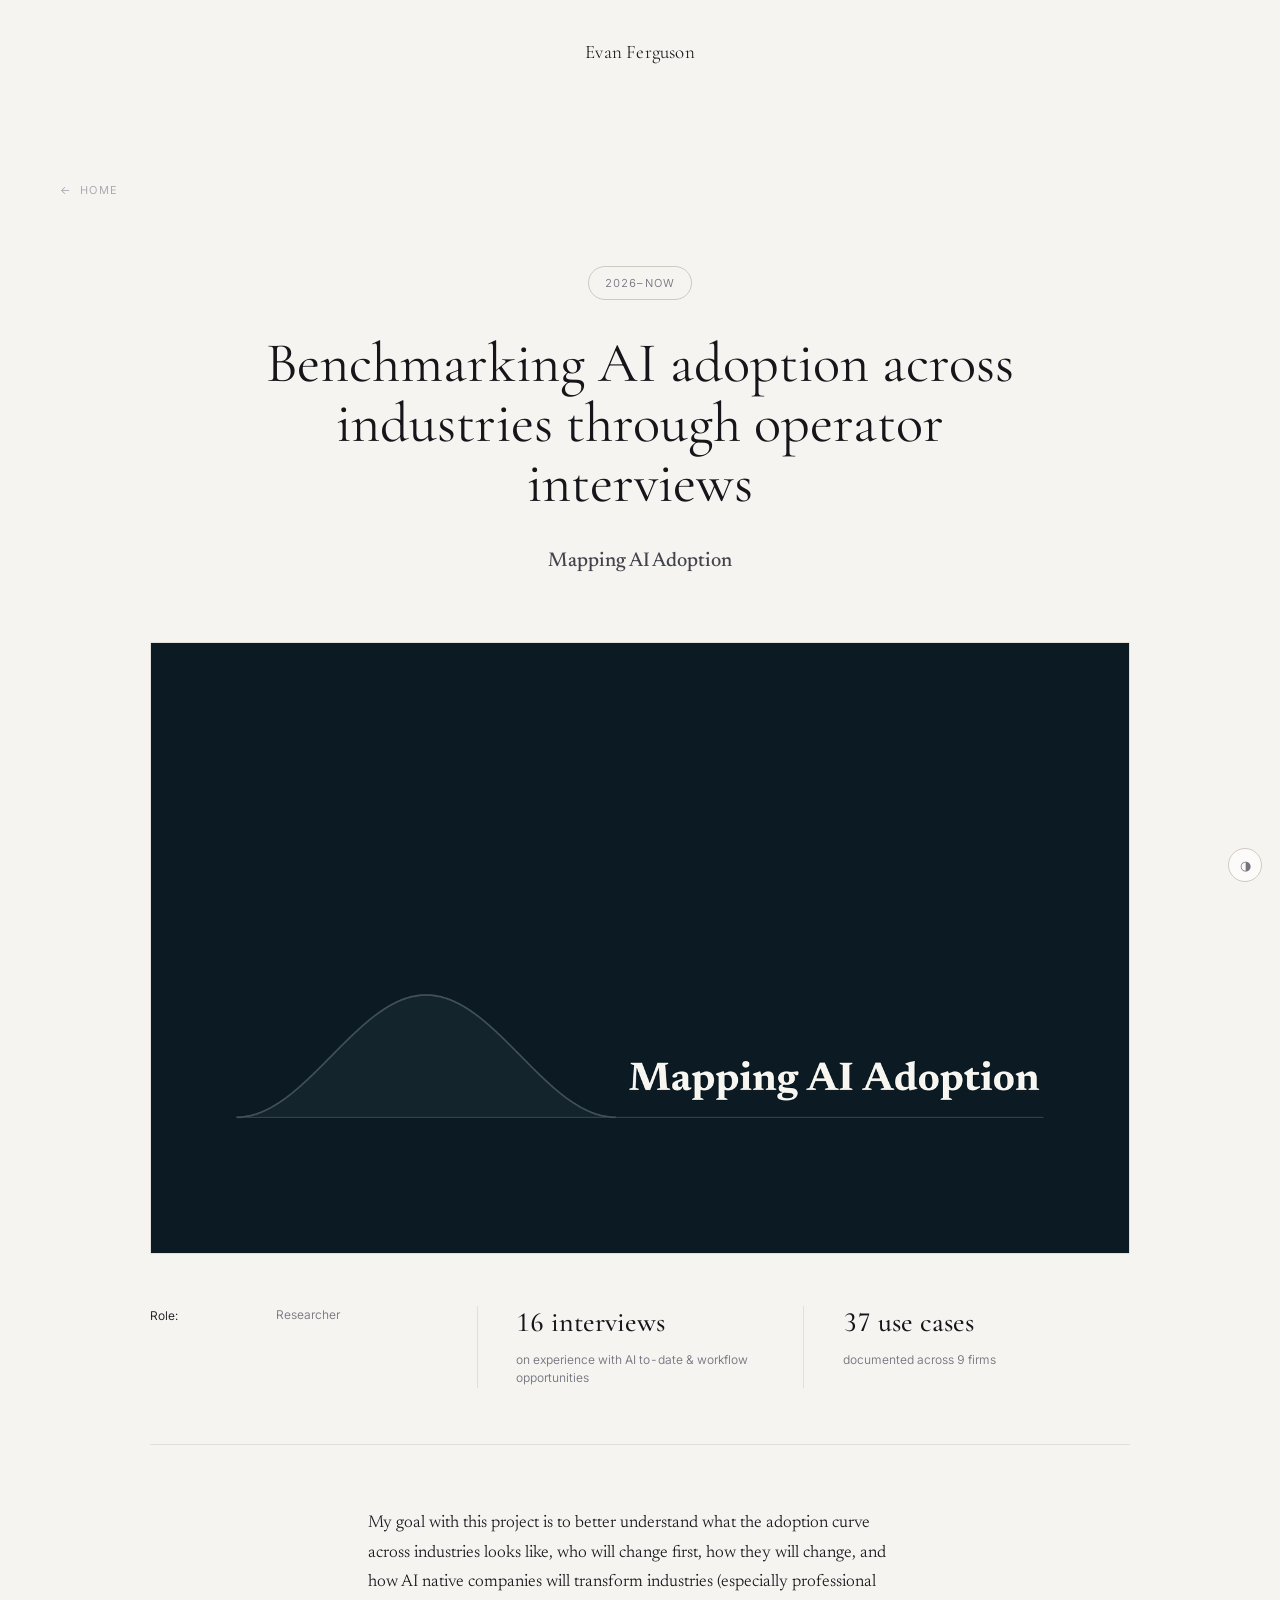
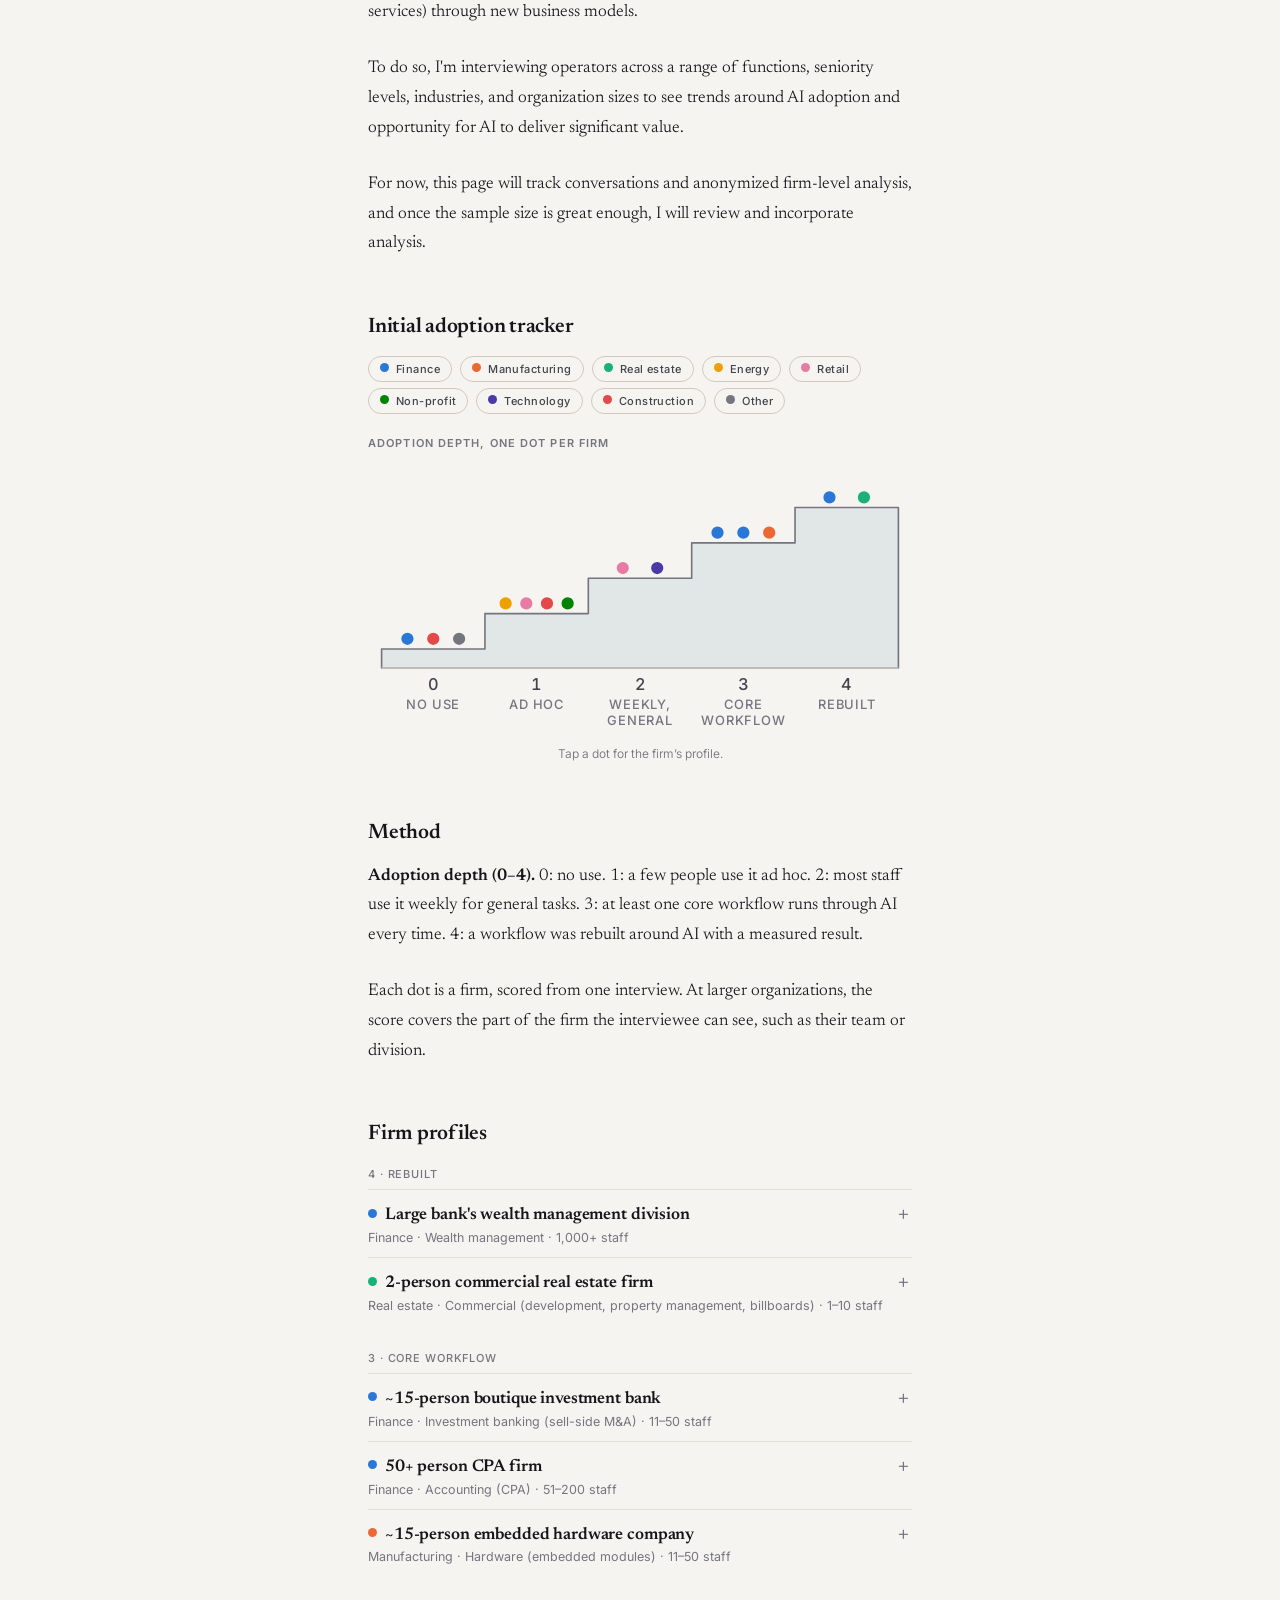
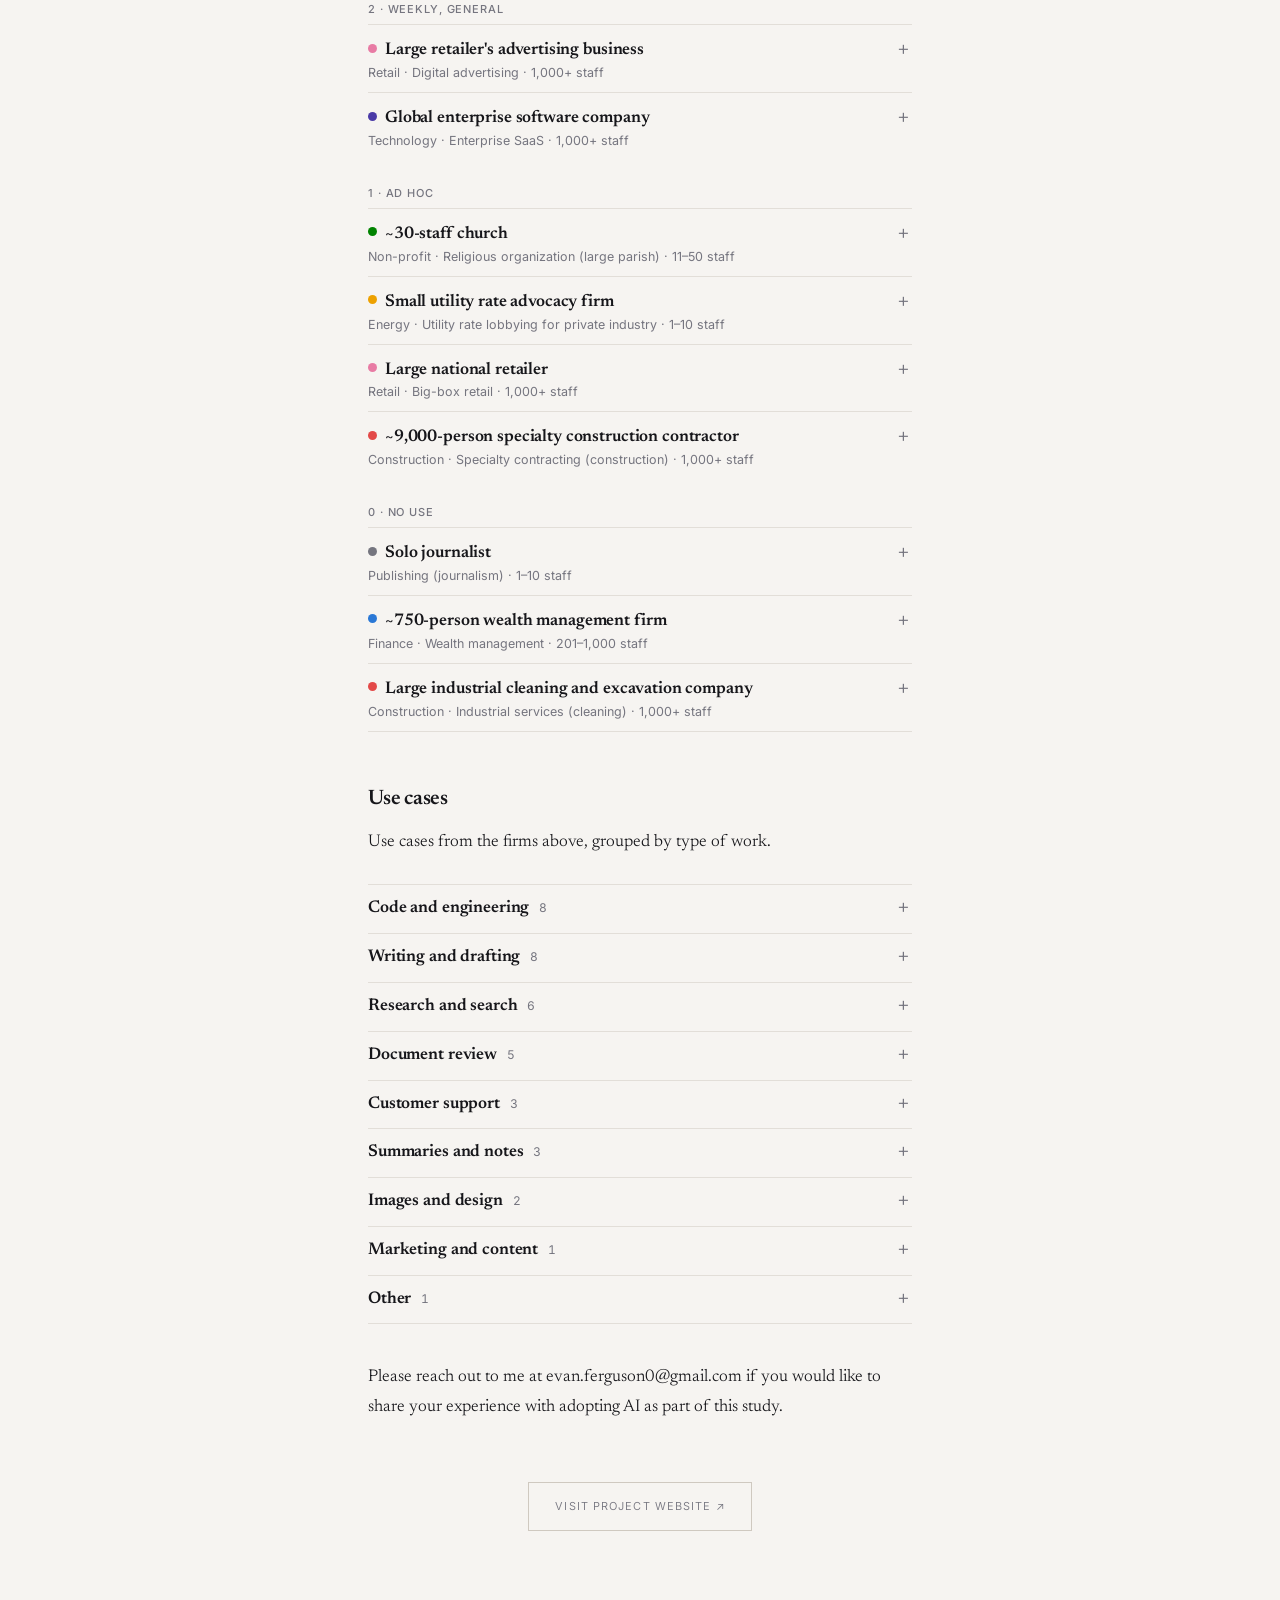
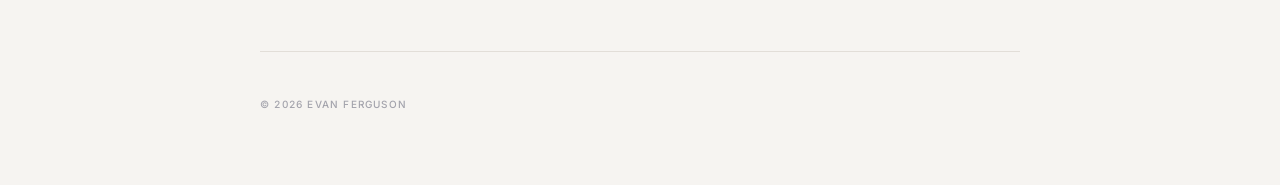
==== commit b0282c8c: "Mapping AI Adoption: adoption tracker, firm profiles and use cases Adds an adoption-depth staircase " ====
--- a/ai-maturity-mapping/index.html
+++ b/ai-maturity-mapping/index.html
@@ -41,7 +41,7 @@
     <a class="backlink" href="/">Home</a>
     <div class="hdr-a">
       <span class="pill">2026–now</span>
-      <h1 class="result-head">Benchmarking AI maturity &amp; disruption risk through operator interviews</h1>
+      <h1 class="result-head">Benchmarking AI adoption across industries through operator interviews</h1>
       <p class="project-name">Mapping AI Adoption</p>
     </div>
     <div class="preview"><img src="/assets/previews/faai.webp" alt="Mapping AI Adoption" decoding="async"></div>
@@ -50,36 +50,345 @@
         <div class="row"><dt>Role:</dt><dd>Researcher</dd></div>
       </dl>
       <div class="kpi">
-        <h3>17 interviews</h3>
+        <h3>16 interviews</h3>
         <p>on experience with AI to-date & workflow opportunities</p>
       </div>
       <div class="kpi">
-        <h3>7 industries</h3>
-        <p>evaluated</p>
+        <h3>37 use cases</h3>
+        <p>documented across 9 firms</p>
       </div>
     </div>
     <div class="article-body">
-<p>Working at an AI company, I've seen firsthand the value of embedding AI in a business
-  (especially when driven by pressure). However, in talking with people across other industries, 
-  adoption and value realization is significantly behind, despite immediate gains being 
-  achievable with a basic subscription. My goal with this project is to better understand what the adoption curve across 
-  industries looks like, who will change first, how they will change, and how AI native companies 
-  will transform industries (especially professional services) through new business models.</p>
-
-<p>So far, I've had the chance to interview people in the following industries:</p>
-
-<ul>
-  <li><strong>Finance:</strong> Accounting, Investment Banking, Wealth Management</li>
-  <li><strong>Manufacturing:</strong> Hardware, PCB (Printed Circuit Boards), Industrial Services</li>
-  <li><strong>Real Estate:</strong> Commercial, Residential, Property Management</li>
-  <li><strong>Energy:</strong> Regulation & Policy</li>
-  <li><strong>Retail:</strong> Home Improvement, Digital Advertising</li>
-  <li><strong>Non-Profit:</strong> Religious Organizations</li>
-  <li><strong>Technology:</strong> SaaS</li>
-</ul>
-
-<p>I'm continuing to interview people, and will update this page with learnings once I have a final work
-  product. Reach out to me at evan.ferguson0@gmail.com if you would like to share your perspective.</p>
+<p>My goal with this project is to better understand what the adoption curve across industries looks like, who will change first, how they will change, and how AI native companies will transform industries (especially professional services) through new business models.</p>
+
+<p>To do so, I'm interviewing operators across a range of functions, seniority levels, industries, and organization sizes to see trends around AI adoption and opportunity for AI to deliver significant value.</p>
+
+<p>For now, this page will track conversations and anonymized firm-level analysis, and once the sample size is great enough, I will review and incorporate analysis.</p>
+
+<h2 id="tracker">Initial adoption tracker</h2>
+<div class="mm-legend">
+  <span data-industry="finance">Finance</span>
+  <span data-industry="manufacturing">Manufacturing</span>
+  <span data-industry="real-estate">Real estate</span>
+  <span data-industry="energy">Energy</span>
+  <span data-industry="retail">Retail</span>
+  <span data-industry="nonprofit">Non-profit</span>
+  <span data-industry="technology">Technology</span>
+  <span data-industry="construction">Construction</span>
+  <span data-industry="other">Other</span>
+</div>
+
+<figure class="adoption-ladder">
+  <p class="lv-title">Adoption depth, one dot per firm</p>
+  <div class="al-plot"><svg class="al-chart" viewBox="0 0 400 200" role="img" aria-label="Firms placed on five steps of adoption depth, from no use to a rebuilt workflow"></svg></div>
+  <figcaption>Tap a dot for the firm’s profile.</figcaption>
+</figure>
+
+<!-- Hidden until size has a finding to show; remove "hidden" to bring it back. -->
+<figure class="maturity" data-x="size" data-y="adopt" data-corners="||||" hidden>
+  <p class="lv-title">Adoption depth by firm size</p>
+  <div class="mm-plot"><svg class="mm-chart" viewBox="0 0 400 400" role="img" aria-label="Firms by size (across) and AI adoption depth (up)"></svg></div>
+  <figcaption>14 firms, scored by me from interviews. Tap a dot for the firm.</figcaption>
+</figure>
+
+<h2 id="method">Method</h2>
+<p><strong>Adoption depth (0–4).</strong> 0: no use. 1: a few people use it ad hoc.
+  2: most staff use it weekly for general tasks. 3: at least one core workflow runs
+  through AI every time. 4: a workflow was rebuilt around AI with a measured result.</p>
+<p>Each dot is a firm, scored from one interview. At larger organizations, the score
+  covers the part of the firm the interviewee can see, such as their team or division.</p>
+
+<h2 id="profiles">Firm profiles</h2>
+<div class="firm-profiles">
+  <p class="firm-step">4 · Rebuilt</p>
+  <details class="firm" id="f11" data-industry="finance" data-adopt="4" data-role="Technology leader" data-size="4" data-expose="3" data-invest="2">
+    <summary><h3>Large bank's wealth management division</h3><p class="firm-meta">Finance · Wealth management · 1,000+ staff</p></summary>
+    <dl class="firm-scores">
+      <dt data-key="adopt">Adoption <span>4</span></dt><dd data-key="adopt">Due diligence on new clients went from days of manual work to under an hour. View covers the division's AI program.</dd>
+      <dt>Driven by <span>IT</span></dt><dd></dd>
+    </dl>
+    <div class="firm-summary"><p>Large wealth manager with a dedicated AI team. Rebuilt a due diligence workflow around AI with a measured result, and tracks AI costs by use case.</p></div>
+    <div class="firm-uses">
+      <p class="firm-uses-title">Use cases (5)</p>
+      <ul>
+        <li>Due diligence on new clients: translating and structuring scanned documents<span class="uc-meta">Document review · In use</span></li>
+        <li>Meeting notes<span class="uc-meta">Summaries and notes · In use</span></li>
+        <li>Document search<span class="uc-meta">Research and search · In use</span></li>
+        <li>Developers use AI to write code instead of coding by hand<span class="uc-meta">Code and engineering · In use</span></li>
+        <li>Business analysts drafting user stories with AI<span class="uc-meta">Writing and drafting · In use</span></li>
+      </ul>
+    </div>
+  </details>
+  <details class="firm" id="f03" data-industry="real-estate" data-adopt="4" data-role="Owner" data-size="0" data-expose="2" data-invest="2">
+    <summary><h3>2-person commercial real estate firm</h3><p class="firm-meta">Real estate · Commercial (development, property management, billboards) · 1–10 staff</p></summary>
+    <dl class="firm-scores">
+      <dt data-key="adopt">Adoption <span>4</span></dt><dd data-key="adopt">Runs every incoming contract through ChatGPT for problem clauses before the attorney sees it. Review vs. negotiation time flipped from about 75/25 to 25/75 (self-reported).</dd>
+      <dt>Driven by <span>Owner</span></dt><dd></dd>
+    </dl>
+    <div class="firm-summary"><p>Owner of a 2-person commercial real estate firm uses ChatGPT on every incoming contract, which moved his time from review to negotiation. His longtime property manager refuses to use it.</p></div>
+    <div class="firm-uses">
+      <p class="firm-uses-title">Use cases (5)</p>
+      <ul>
+        <li>Reviewing incoming contracts and leases for problem clauses before attorney review<span class="uc-meta">Document review · In use</span></li>
+        <li>Suggesting replacement contract language to take to the attorney<span class="uc-meta">Writing and drafting · In use</span></li>
+        <li>Checking what changed between contract versions to catch clauses slipped in<span class="uc-meta">Document review · In use</span></li>
+        <li>Website code<span class="uc-meta">Code and engineering · Tried</span></li>
+        <li>Image generation<span class="uc-meta">Images and design · Tried</span></li>
+      </ul>
+    </div>
+  </details>
+  <p class="firm-step">3 · Core workflow</p>
+  <details class="firm" id="f02" data-industry="finance" data-adopt="3" data-role="Banker" data-size="1" data-expose="3" data-invest="2">
+    <summary><h3>~15-person boutique investment bank</h3><p class="firm-meta">Finance · Investment banking (sell-side M&amp;A) · 11–50 staff</p></summary>
+    <dl class="firm-scores">
+      <dt data-key="adopt">Adoption <span>3</span></dt><dd data-key="adopt">BD uses Claude for bespoke outreach (his own agent pulls recent comps from a company URL) and buyer-list slides, and most staff use AI weekly. The analysts' Excel modeling isn't on AI yet.</dd>
+      <dt>Driven by <span>Leadership</span></dt><dd></dd>
+    </dl>
+    <div class="firm-summary"><p>Boutique sell-side bank run by young ex-PE partners. BD uses Claude daily for outreach and slides; the modeling team doesn't yet.</p></div>
+    <div class="firm-uses">
+      <p class="firm-uses-title">Use cases (4)</p>
+      <ul>
+        <li>Pulling recent comparable deals from a company's URL (custom Claude agent)<span class="uc-meta">Research and search · In use</span></li>
+        <li>Drafting bespoke outreach emails that cite recent comps<span class="uc-meta">Writing and drafting · In use</span></li>
+        <li>Buyer-list slides for pitches<span class="uc-meta">Writing and drafting · In use</span></li>
+        <li>Researching likely buyers and their past acquisitions for pitches<span class="uc-meta">Research and search · In use</span></li>
+      </ul>
+    </div>
+  </details>
+  <details class="firm" id="f01" data-industry="finance" data-adopt="3" data-role="Partner" data-size="2" data-expose="4" data-invest="2">
+    <summary><h3>50+ person CPA firm</h3><p class="firm-meta">Finance · Accounting (CPA) · 51–200 staff</p></summary>
+    <dl class="firm-scores">
+      <dt data-key="adopt">Adoption <span>3</span></dt><dd data-key="adopt">Truss reads every completed tax return and drafts the client instruction email, so that workflow runs through AI every time. Beyond that, Copilot for general questions only, and most staff don't use AI weekly.</dd>
+      <dt>Driven by <span>Leadership</span></dt><dd></dd>
+    </dl>
+    <div class="firm-summary"><p>50+ person CPA firm that pays for an AI tool (Truss) on every tax return, but general AI use is limited to Copilot with no client data, and most staff don't use AI weekly.</p></div>
+    <div class="firm-uses">
+      <p class="firm-uses-title">Use cases (4)</p>
+      <ul>
+        <li>Reading each completed tax return and drafting the client instruction email, including state filings and quarterly estimates (Truss)<span class="uc-meta">Writing and drafting · In use</span></li>
+        <li>General questions in Copilot, with no client data<span class="uc-meta">Research and search · In use</span></li>
+        <li>Research tool for general tax and accounting topics, with no client data<span class="uc-meta">Research and search · In use</span></li>
+        <li>Financial statement footing review (pilot)<span class="uc-meta">Document review · Tried</span></li>
+      </ul>
+    </div>
+  </details>
+  <details class="firm" id="f05" data-industry="manufacturing" data-adopt="3" data-role="Owner" data-size="1" data-expose="2" data-invest="2">
+    <summary><h3>~15-person embedded hardware company</h3><p class="firm-meta">Manufacturing · Hardware (embedded modules) · 11–50 staff</p></summary>
+    <dl class="firm-scores">
+      <dt data-key="adopt">Adoption <span>3</span></dt><dd data-key="adopt">Very high use across product and engineering since 2023 (MCP links to dev tools, code and hardware reviews, docs), plus a Claude-enabled support bot and AI-optimized marketing.</dd>
+      <dt>Driven by <span>Owner</span></dt><dd></dd>
+    </dl>
+    <div class="firm-summary"><p>~15-person embedded hardware company that put AI into engineering in 2023 and now ships MCP tools to customers. Support is the weak spot.</p></div>
+    <div class="firm-uses">
+      <p class="firm-uses-title">Use cases (11)</p>
+      <ul>
+        <li>Letting customers use Claude with the company's dev tools through MCP<span class="uc-meta">Code and engineering · In use</span></li>
+        <li>Checking hardware and software reviews for errors, with strict oversight<span class="uc-meta">Code and engineering · In use</span></li>
+        <li>Porting older customer apps to new platforms with Skills and MCP<span class="uc-meta">Code and engineering · In use</span></li>
+        <li>Generating documentation and example code<span class="uc-meta">Writing and drafting · In use</span></li>
+        <li>Claude connected to the support ticket system to answer customer questions<span class="uc-meta">Customer support · In use</span></li>
+        <li>Optimizing marketing for AI search (GEO)<span class="uc-meta">Marketing and content · In use</span></li>
+        <li>Downloading the right software during product install through an MCP integration<span class="uc-meta">Code and engineering · In use</span></li>
+        <li>Closed-loop hardware testing: Claude writes code, builds it, flashes the module, and checks results over network and serial ports<span class="uc-meta">Code and engineering · In use</span></li>
+        <li>Some staff organize their time and tasks with Cowork<span class="uc-meta">In use</span></li>
+        <li>Online help chat for customers<span class="uc-meta">Customer support · Tried</span></li>
+        <li>Building a report from a travel email folder<span class="uc-meta">Summaries and notes · Tried</span></li>
+      </ul>
+    </div>
+  </details>
+  <p class="firm-step">2 · Weekly, general</p>
+  <details class="firm" id="f09" data-industry="retail" data-adopt="2" data-role="Digital ads professional" data-size="4" data-expose="3" data-invest="1">
+    <summary><h3>Large retailer's advertising business</h3><p class="firm-meta">Retail · Digital advertising · 1,000+ staff</p></summary>
+    <dl class="firm-scores">
+      <dt data-key="adopt">Adoption <span>2</span></dt><dd data-key="adopt">Most staff use AI weekly, though older colleagues don't. View covers his part of the ads business.</dd>
+      <dt>Driven by <span>Individual staff</span></dt><dd></dd>
+    </dl>
+    <div class="firm-summary"><p>Digital ads professional at a large retailer's ad business. He uses AI; older colleagues don't.</p></div>
+  </details>
+  <details class="firm" id="f14" data-industry="technology" data-adopt="2" data-role="Former AI executive" data-size="4" data-expose="3">
+    <summary><h3>Global enterprise software company</h3><p class="firm-meta">Technology · Enterprise SaaS · 1,000+ staff</p></summary>
+    <dl class="firm-scores">
+      <dt data-key="adopt">Adoption <span>2</span></dt><dd data-key="adopt">Unsure: leadership is forcing AI adoption, possibly too fast, and value isn't being realized. No detail on how many use it.</dd>
+      <dt>Driven by <span>Leadership</span></dt><dd></dd>
+    </dl>
+    <div class="firm-summary"><p>Enterprise software company forcing AI adoption from the top, possibly too fast. Value isn't showing up yet.</p></div>
+  </details>
+  <p class="firm-step">1 · Ad hoc</p>
+  <details class="firm" id="f12" data-industry="nonprofit" data-adopt="1.5" data-role="Communications director" data-size="1" data-expose="2" data-invest="0">
+    <summary><h3>~30-staff church</h3><p class="firm-meta">Non-profit · Religious organization (large parish) · 11–50 staff</p></summary>
+    <dl class="firm-scores">
+      <dt data-key="adopt">Adoption <span>1.5</span></dt><dd data-key="adopt">About half of the 25-30 staff use AI on their own (her estimate); her team uses it mostly for images and graphics. No shared workflow.</dd>
+      <dt>Driven by <span>Individual staff</span></dt><dd></dd>
+    </dl>
+    <div class="firm-summary"><p>Large church where about half the staff use AI on personal accounts with no policy. The comms team mostly uses it for graphics.</p></div>
+    <div class="firm-uses">
+      <p class="firm-uses-title">Use cases (2)</p>
+      <ul>
+        <li>Images and graphics for church communications<span class="uc-meta">Images and design · In use</span></li>
+        <li>Editing written copy<span class="uc-meta">Writing and drafting · In use</span></li>
+      </ul>
+    </div>
+  </details>
+  <details class="firm" id="f07" data-industry="energy" data-adopt="1" data-role="Lobbyist" data-size="0" data-expose="3">
+    <summary><h3>Small utility rate advocacy firm</h3><p class="firm-meta">Energy · Utility rate lobbying for private industry · 1–10 staff</p></summary>
+    <dl class="firm-scores">
+      <dt data-key="adopt">Adoption <span>1</span></dt><dd data-key="adopt">Unsure: she uses Claude to search documents and reviews everything herself; no detail on the rest of the firm.</dd>
+      <dt>Driven by <span>Individual staff</span></dt><dd></dd>
+    </dl>
+    <div class="firm-summary"><p>Utility rate lobbyist who uses Claude to search documents and checks every result herself.</p></div>
+    <div class="firm-uses">
+      <p class="firm-uses-title">Use cases (1)</p>
+      <ul>
+        <li>Searching documents<span class="uc-meta">Research and search · In use</span></li>
+      </ul>
+    </div>
+  </details>
+  <details class="firm" id="f04" data-industry="retail" data-adopt="1" data-role="Manager" data-size="4" data-invest="1">
+    <summary><h3>Large national retailer</h3><p class="firm-meta">Retail · Big-box retail · 1,000+ staff</p></summary>
+    <dl class="firm-scores">
+      <dt data-key="adopt">Adoption <span>1</span></dt><dd data-key="adopt">Staff have a company version of ChatGPT but don't really know how to use it, and most don't use it weekly. Before the rollout, staff used personal accounts.</dd>
+      <dt>Driven by <span>Leadership</span></dt><dd></dd>
+    </dl>
+    <div class="firm-summary"><p>Large retailer bought a company version of ChatGPT to keep up and handed it out without training. Use is shallow.</p></div>
+    <div class="firm-uses">
+      <p class="firm-uses-title">Use cases (4)</p>
+      <ul>
+        <li>Analyzing thousands of submissions and emails a month for themes<span class="uc-meta">Summaries and notes · In use</span></li>
+        <li>Email drafting<span class="uc-meta">Writing and drafting · In use</span></li>
+        <li>Internal employee support chatbot<span class="uc-meta">Customer support · In use</span></li>
+        <li>Feature ranking<span class="uc-meta">Code and engineering · In use</span></li>
+      </ul>
+    </div>
+  </details>
+  <details class="firm" id="f15" data-industry="construction" data-adopt="1" data-role="Project engineer" data-size="4" data-expose="1" data-invest="1">
+    <summary><h3>~9,000-person specialty construction contractor</h3><p class="firm-meta">Construction · Specialty contracting (construction) · 1,000+ staff</p></summary>
+    <dl class="firm-scores">
+      <dt data-key="adopt">Adoption <span>1</span></dt><dd data-key="adopt">Unsure: the firm pays for an AI tool and the interviewee uses it weekly, but there's no training and no connectors to company systems, and no detail on how many others use it.</dd>
+      <dt>Driven by <span>—</span></dt><dd></dd>
+    </dl>
+    <div class="firm-summary"><p>Project engineer at a ~9,000-person specialty construction contractor. The firm pays for AI but gave no training or connectors, and the most manual job he named, pulling materials lists from project documents, isn't on AI.</p></div>
+    <div class="firm-uses">
+      <p class="firm-uses-title">Use cases (1)</p>
+      <ul>
+        <li>Quantity takeoff: reading drawings and specs to build the materials list for estimates and orders<span class="uc-meta">Document review · Idea</span></li>
+      </ul>
+    </div>
+  </details>
+  <p class="firm-step">0 · No use</p>
+  <details class="firm" id="f10" data-industry="other" data-adopt="0.5" data-size="0" data-expose="4" data-invest="0">
+    <summary><h3>Solo journalist</h3><p class="firm-meta">Publishing (journalism) · 1–10 staff</p></summary>
+    <dl class="firm-scores">
+      <dt data-key="adopt">Adoption <span>0.5</span></dt><dd data-key="adopt">Unsure: notes say 'early stage' with general opposition to AI; no specific use described.</dd>
+      <dt>Driven by <span>No one yet</span></dt><dd></dd>
+    </dl>
+    <div class="firm-summary"><p>Solo journalist, early stage at best. Real concerns about citation, and the general mood is opposition.</p></div>
+  </details>
+  <details class="firm" id="f16" data-industry="finance" data-adopt="0" data-role="Financial advisor" data-size="3" data-expose="3" data-invest="0">
+    <summary><h3>~750-person wealth management firm</h3><p class="firm-meta">Finance · Wealth management · 201–1,000 staff</p></summary>
+    <dl class="firm-scores">
+      <dt data-key="adopt">Adoption <span>0</span></dt><dd data-key="adopt">Says the firm doesn't use AI at all. The advisor doesn't use it himself but thinks they should be using it.</dd>
+      <dt>Driven by <span>No one yet</span></dt><dd></dd>
+    </dl>
+    <div class="firm-summary"><p>~750-person wealth management firm that doesn't use AI at all. The advisor we talked to doesn't use it either but thinks they should.</p></div>
+  </details>
+  <details class="firm" id="f08" data-industry="construction" data-adopt="0" data-role="Salesperson" data-size="4" data-expose="1" data-invest="0">
+    <summary><h3>Large industrial cleaning and excavation company</h3><p class="firm-meta">Construction · Industrial services (cleaning) · 1,000+ staff</p></summary>
+    <dl class="firm-scores">
+      <dt data-key="adopt">Adoption <span>0</span></dt><dd data-key="adopt">Knew nothing about AI and doesn't use it.</dd>
+      <dt>Driven by <span>No one yet</span></dt><dd></dd>
+    </dl>
+    <div class="firm-summary"><p>Salesperson at an industrial cleaning company who knew nothing about AI and doesn't use it.</p></div>
+  </details>
+</div>
+
+<h2 id="use-cases">Use cases</h2>
+<p class="uc-intro">Use cases from the firms above, grouped by type of work.</p>
+<div class="use-cases">
+  <details class="uc-group">
+    <summary><h3>Code and engineering</h3><span class="uc-count">8</span></summary>
+    <ul>
+      <li>Developers use AI to write code instead of coding by hand<span class="uc-meta"><a href="#f11">Large bank's wealth management division</a></span></li>
+      <li>Feature ranking<span class="uc-meta"><a href="#f04">Large national retailer</a></span></li>
+      <li>Letting customers use Claude with the company's dev tools through MCP<span class="uc-meta"><a href="#f05">~15-person embedded hardware company</a></span></li>
+      <li>Checking hardware and software reviews for errors, with strict oversight<span class="uc-meta"><a href="#f05">~15-person embedded hardware company</a></span></li>
+      <li>Porting older customer apps to new platforms with Skills and MCP<span class="uc-meta"><a href="#f05">~15-person embedded hardware company</a></span></li>
+      <li>Downloading the right software during product install through an MCP integration<span class="uc-meta"><a href="#f05">~15-person embedded hardware company</a></span></li>
+      <li>Closed-loop hardware testing: Claude writes code, builds it, flashes the module, and checks results over network and serial ports<span class="uc-meta"><a href="#f05">~15-person embedded hardware company</a></span></li>
+      <li>Website code<span class="uc-meta"><a href="#f03">2-person commercial real estate firm</a> · Tried</span></li>
+    </ul>
+  </details>
+  <details class="uc-group">
+    <summary><h3>Writing and drafting</h3><span class="uc-count">8</span></summary>
+    <ul>
+      <li>Suggesting replacement contract language to take to the attorney<span class="uc-meta"><a href="#f03">2-person commercial real estate firm</a></span></li>
+      <li>Reading each completed tax return and drafting the client instruction email, including state filings and quarterly estimates (Truss)<span class="uc-meta"><a href="#f01">50+ person CPA firm</a></span></li>
+      <li>Business analysts drafting user stories with AI<span class="uc-meta"><a href="#f11">Large bank's wealth management division</a></span></li>
+      <li>Email drafting<span class="uc-meta"><a href="#f04">Large national retailer</a></span></li>
+      <li>Drafting bespoke outreach emails that cite recent comps<span class="uc-meta"><a href="#f02">~15-person boutique investment bank</a></span></li>
+      <li>Buyer-list slides for pitches<span class="uc-meta"><a href="#f02">~15-person boutique investment bank</a></span></li>
+      <li>Generating documentation and example code<span class="uc-meta"><a href="#f05">~15-person embedded hardware company</a></span></li>
+      <li>Editing written copy<span class="uc-meta"><a href="#f12">~30-staff church</a></span></li>
+    </ul>
+  </details>
+  <details class="uc-group">
+    <summary><h3>Research and search</h3><span class="uc-count">6</span></summary>
+    <ul>
+      <li>General questions in Copilot, with no client data<span class="uc-meta"><a href="#f01">50+ person CPA firm</a></span></li>
+      <li>Research tool for general tax and accounting topics, with no client data<span class="uc-meta"><a href="#f01">50+ person CPA firm</a></span></li>
+      <li>Document search<span class="uc-meta"><a href="#f11">Large bank's wealth management division</a></span></li>
+      <li>Searching documents<span class="uc-meta"><a href="#f07">Small utility rate advocacy firm</a></span></li>
+      <li>Pulling recent comparable deals from a company's URL (custom Claude agent)<span class="uc-meta"><a href="#f02">~15-person boutique investment bank</a></span></li>
+      <li>Researching likely buyers and their past acquisitions for pitches<span class="uc-meta"><a href="#f02">~15-person boutique investment bank</a></span></li>
+    </ul>
+  </details>
+  <details class="uc-group">
+    <summary><h3>Document review</h3><span class="uc-count">5</span></summary>
+    <ul>
+      <li>Reviewing incoming contracts and leases for problem clauses before attorney review<span class="uc-meta"><a href="#f03">2-person commercial real estate firm</a></span></li>
+      <li>Checking what changed between contract versions to catch clauses slipped in<span class="uc-meta"><a href="#f03">2-person commercial real estate firm</a></span></li>
+      <li>Due diligence on new clients: translating and structuring scanned documents<span class="uc-meta"><a href="#f11">Large bank's wealth management division</a></span></li>
+      <li>Financial statement footing review (pilot)<span class="uc-meta"><a href="#f01">50+ person CPA firm</a> · Tried</span></li>
+      <li>Quantity takeoff: reading drawings and specs to build the materials list for estimates and orders<span class="uc-meta"><a href="#f15">~9,000-person specialty construction contractor</a> · Idea</span></li>
+    </ul>
+  </details>
+  <details class="uc-group">
+    <summary><h3>Customer support</h3><span class="uc-count">3</span></summary>
+    <ul>
+      <li>Internal employee support chatbot<span class="uc-meta"><a href="#f04">Large national retailer</a></span></li>
+      <li>Claude connected to the support ticket system to answer customer questions<span class="uc-meta"><a href="#f05">~15-person embedded hardware company</a></span></li>
+      <li>Online help chat for customers<span class="uc-meta"><a href="#f05">~15-person embedded hardware company</a> · Tried</span></li>
+    </ul>
+  </details>
+  <details class="uc-group">
+    <summary><h3>Summaries and notes</h3><span class="uc-count">3</span></summary>
+    <ul>
+      <li>Meeting notes<span class="uc-meta"><a href="#f11">Large bank's wealth management division</a></span></li>
+      <li>Analyzing thousands of submissions and emails a month for themes<span class="uc-meta"><a href="#f04">Large national retailer</a></span></li>
+      <li>Building a report from a travel email folder<span class="uc-meta"><a href="#f05">~15-person embedded hardware company</a> · Tried</span></li>
+    </ul>
+  </details>
+  <details class="uc-group">
+    <summary><h3>Images and design</h3><span class="uc-count">2</span></summary>
+    <ul>
+      <li>Images and graphics for church communications<span class="uc-meta"><a href="#f12">~30-staff church</a></span></li>
+      <li>Image generation<span class="uc-meta"><a href="#f03">2-person commercial real estate firm</a> · Tried</span></li>
+    </ul>
+  </details>
+  <details class="uc-group">
+    <summary><h3>Marketing and content</h3><span class="uc-count">1</span></summary>
+    <ul>
+      <li>Optimizing marketing for AI search (GEO)<span class="uc-meta"><a href="#f05">~15-person embedded hardware company</a></span></li>
+    </ul>
+  </details>
+  <details class="uc-group">
+    <summary><h3>Other</h3><span class="uc-count">1</span></summary>
+    <ul>
+      <li>Some staff organize their time and tasks with Cowork<span class="uc-meta"><a href="#f05">~15-person embedded hardware company</a></span></li>
+    </ul>
+  </details>
+</div>
+
+<p>Please reach out to me at evan.ferguson0@gmail.com if you would like to share your experience with adopting AI as part of this study.</p>
 
         </div>
     <a class="cta" href="https://fergusonappliedai.com" rel="noopener">Visit Project Website</a>
@@ -96,5 +405,6 @@
   </footer>
 
   <script src="/assets/theme.js"></script>
+  <script src="/assets/maturity.js"></script>
 </body>
 </html>
--- a/assets/style.css
+++ b/assets/style.css
@@ -839,4 +839,176 @@
   .article-body .lv { grid-template-columns: 100px 1fr; }
   .article-body .lv-note { grid-column: 1 / -1; }
 }
-}
+
+/* Adoption-vs-exposure scatter on /ai-maturity-mapping/, drawn by
+   assets/maturity.js. Without the script the firm list shows in full.
+   Seven industry hues, validated in both themes; in a scatter some pairs
+   sit close under colour-blindness, so the legend highlight, hover label
+   and panel all name the industry too. */
+.article-body {
+  --mm-finance: #2a78d6; --mm-manufacturing: #eb6834; --mm-real-estate: #1baf7a;
+  --mm-energy: #eda100;  --mm-retail: #e87ba4;         --mm-nonprofit: #008300;
+  --mm-technology: #4a3aa7; --mm-construction: #e34948;
+}
+.article-body .maturity { margin: 2.6em 0; }
+@media (prefers-color-scheme: dark) {
+  :root:not([data-theme="light"]) .article-body {
+    --mm-finance: #3987e5; --mm-manufacturing: #d95926; --mm-real-estate: #199e70;
+    --mm-energy: #c98500;  --mm-retail: #d55181;         --mm-nonprofit: #008300;
+    --mm-technology: #9085e9; --mm-construction: #e66767;
+  }
+}
+:root[data-theme="dark"] .article-body {
+  --mm-finance: #3987e5; --mm-manufacturing: #d95926; --mm-real-estate: #199e70;
+  --mm-energy: #c98500;  --mm-retail: #d55181;         --mm-nonprofit: #008300;
+  --mm-technology: #9085e9; --mm-construction: #e66767;
+}
+.article-body [data-industry="finance"]       { --c: var(--mm-finance); }
+.article-body [data-industry="manufacturing"] { --c: var(--mm-manufacturing); }
+.article-body [data-industry="real-estate"]   { --c: var(--mm-real-estate); }
+.article-body [data-industry="energy"]        { --c: var(--mm-energy); }
+.article-body [data-industry="retail"]        { --c: var(--mm-retail); }
+.article-body [data-industry="nonprofit"]     { --c: var(--mm-nonprofit); }
+.article-body [data-industry="technology"]    { --c: var(--mm-technology); }
+.article-body [data-industry="construction"]  { --c: var(--mm-construction); }
+.article-body [data-industry="other"]         { --c: var(--ink-3); }
+
+.article-body .mm-swatch {
+  display: inline-block; width: 9px; height: 9px; border-radius: 50%;
+  background: var(--c); margin-right: 7px; vertical-align: 0.05em;
+}
+.article-body .mm-legend { display: flex; flex-wrap: wrap; gap: 6px 8px; margin-bottom: 14px; }
+.article-body .mm-legend span { font: 400 12px var(--font-ui); color: var(--ink-3); }
+.article-body .mm-legend button {
+  font: 500 11px var(--font-ui); letter-spacing: 0.04em; color: var(--ink-2);
+  background: none; border: 1px solid var(--rule-strong); border-radius: 999px;
+  padding: 5px 11px; cursor: pointer;
+  transition: color .18s var(--ease), border-color .18s var(--ease);
+}
+.article-body .mm-legend button:hover { color: var(--ink); border-color: var(--ink-3); }
+.article-body .mm-legend button[aria-pressed="true"] { color: var(--ink); border-color: var(--ink); }
+
+.article-body .mm-plot { position: relative; max-width: 480px; margin: 0 auto; }
+.article-body .mm-chart { display: block; width: 100%; height: auto; overflow: visible; }
+.mm-grid line { stroke: var(--rule); stroke-width: 1; }
+.mm-grid line.mid { stroke: var(--rule-strong); stroke-dasharray: 3 3; }
+.mm-grid .frame { fill: none; stroke: var(--rule-strong); stroke-width: 1; }
+.mm-grid .tick { font: 400 11px var(--font-ui); fill: var(--ink-4); font-variant-numeric: tabular-nums; }
+.mm-grid .axis { font: 500 11px var(--font-ui); letter-spacing: 0.06em; text-transform: uppercase; fill: var(--ink-3); }
+.mm-quad text { font: 500 10px var(--font-ui); letter-spacing: 0.08em; text-transform: uppercase; fill: var(--ink-4); }
+
+.mm-dot { cursor: pointer; outline: none; transition: opacity .2s var(--ease); }
+.mm-dot .hit { fill: transparent; }
+.mm-dot .mark { fill: var(--c); stroke: var(--paper); stroke-width: 2; transition: r .15s var(--ease); }
+.mm-dot:hover .mark, .mm-dot:focus-visible .mark { r: 8.5; }
+.mm-dot.sel .mark { r: 8.5; stroke: var(--ink); stroke-width: 2; }
+.mm-dot.dim { opacity: 0.15; }
+
+.article-body .mm-tip {
+  position: absolute; transform: translateY(-100%); pointer-events: none;
+  font: 500 12px/1.35 var(--font-ui); color: var(--ink); width: max-content; max-width: 100%;
+  background: var(--paper-raised); border: 1px solid var(--rule-strong);
+  border-radius: 6px; padding: 4px 8px; opacity: 0; transition: opacity .12s;
+}
+.article-body .mm-tip.on { opacity: 1; }
+.article-body .mm-tip.below { transform: none; }
+
+
+.article-body .mm-panel {
+  margin-top: 22px; border-top: 1px solid var(--rule); border-bottom: 1px solid var(--rule);
+  padding: 14px 0 18px; min-height: 150px;
+}
+.article-body .mm-nav { display: flex; align-items: center; justify-content: flex-end; gap: 10px; margin-bottom: 4px; }
+.article-body .mm-nav span { font: 400 11px var(--font-ui); color: var(--ink-4); font-variant-numeric: tabular-nums; min-width: 4.5em; text-align: center; }
+.article-body .mm-nav button {
+  font: 400 18px/1 var(--font-ui); color: var(--ink-3); background: none;
+  border: 1px solid var(--rule-strong); border-radius: 50%; width: 30px; height: 30px;
+  cursor: pointer; padding: 0 0 2px;
+}
+.article-body .mm-nav button:hover { color: var(--ink); border-color: var(--ink-3); }
+.article-body .mm-empty { font: 400 13.5px var(--font-ui); color: var(--ink-3); margin: 0; }
+.article-body .mm-body h3, .article-body .firm h3 { margin: 0 0 2px; }
+.article-body .mm-more { display: inline-block; margin-top: 12px; font: 500 12px var(--font-ui); letter-spacing: 0.02em; }
+.article-body .firm-meta { font: 400 12.5px var(--font-ui); color: var(--ink-3); margin: 0 0 10px; }
+.article-body .firm-scores { display: grid; grid-template-columns: 8.5em 1fr; gap: 10px 14px; margin: 0; }
+.article-body .firm-scores dt { font: 500 11px var(--font-ui); letter-spacing: 0.06em; text-transform: uppercase; color: var(--ink-3); padding-top: 3px; }
+.article-body .firm-scores dt span { display: block; margin-top: 3px; color: var(--ink); font-size: 13px; letter-spacing: 0; text-transform: none; }
+.article-body .firm-scores dd { margin: 0; font-size: 15px; color: var(--ink-2); }
+.article-body .firm-summary { margin-top: 12px; }
+
+/* Key findings list and the firm profiles on /ai-maturity-mapping/. */
+.article-body .key-findings li { margin-bottom: 0.7em; }
+.article-body .key-findings a { font-weight: 600; }
+.article-body .firm-profiles { margin: 1.2em 0 2.4em; border-bottom: 1px solid var(--rule); }
+.article-body .firm { border-top: 1px solid var(--rule); }
+.article-body .firm summary {
+  list-style: none; cursor: pointer; padding: 14px 28px 12px 0; position: relative;
+}
+.article-body .firm summary::-webkit-details-marker { display: none; }
+.article-body .firm summary::after {
+  content: "+"; position: absolute; right: 2px; top: 13px;
+  font: 300 20px/1 var(--font-ui); color: var(--ink-3);
+}
+.article-body .firm[open] summary::after { content: "–"; }
+.article-body .firm summary h3::before {
+  content: ""; display: inline-block; width: 9px; height: 9px; border-radius: 50%;
+  background: var(--c); margin-right: 8px; vertical-align: 0.1em;
+}
+.article-body .firm summary .firm-meta { margin: 0; }
+.article-body .firm summary:hover h3 { color: var(--accent); }
+.article-body .firm .firm-scores { padding-bottom: 4px; }
+.article-body .firm .firm-summary { padding-bottom: 16px; }
+.article-body .firm .firm-summary p { color: var(--ink-2); font-size: 16px; margin: 0; }
+.article-body .firm:target summary h3 { color: var(--accent); }
+.article-body .firm-uses { padding-bottom: 18px; }
+.article-body .firm-uses-title {
+  font: 500 11px var(--font-ui); letter-spacing: 0.06em; text-transform: uppercase;
+  color: var(--ink-3); margin: 0 0 6px;
+}
+.article-body .firm-uses ul { margin: 0; padding-left: 1.1em; }
+.article-body .firm-uses li { font-size: 15px; color: var(--ink-2); margin-bottom: 0.45em; }
+.article-body .firm-uses .uc-meta {
+  display: block; font: 400 12px var(--font-ui); color: var(--ink-4); margin-top: 1px;
+}
+
+/* Adoption depth ladder on /ai-maturity-mapping/, drawn by assets/maturity.js
+   from the firm profiles. */
+.article-body .adoption-ladder { margin: 1.4em 0 1.6em; }
+.article-body .al-plot { position: relative; max-width: 560px; margin: 0 auto; }
+.article-body .al-chart { display: block; width: 100%; height: auto; overflow: visible; }
+.al-steps .stair { fill: color-mix(in srgb, var(--accent) 10%, transparent); stroke: var(--ink-3); stroke-width: 1.2; stroke-linejoin: round; }
+.al-steps .base { stroke: var(--rule-strong); stroke-width: 1; }
+.al-labels .level { font: 500 12px var(--font-ui); fill: var(--ink-2); font-variant-numeric: tabular-nums; }
+.al-labels .step { font: 500 9.5px var(--font-ui); letter-spacing: 0.06em; text-transform: uppercase; fill: var(--ink-3); }
+.al-dot { cursor: pointer; outline: none; transition: opacity .2s var(--ease); }
+.al-dot.dim { opacity: 0.15; }
+.al-dot .hit { fill: transparent; }
+.al-dot .mark { fill: var(--c); stroke: var(--paper); stroke-width: 2; transition: r .15s var(--ease); }
+.al-dot:hover .mark, .al-dot:focus-visible .mark { r: 8; }
+.article-body .firm-step {
+  font: 500 11px var(--font-ui); letter-spacing: 0.08em; text-transform: uppercase;
+  color: var(--ink-3); margin: 26px 0 8px;
+}
+.article-body .firm-step:first-child { margin-top: 0; }
+
+/* Use cases by area on /ai-maturity-mapping/: one collapsible group per
+   category, generated from the sheet's Use cases tab. */
+.article-body .use-cases { margin: 1.2em 0 2.4em; border-bottom: 1px solid var(--rule); }
+.article-body .uc-group { border-top: 1px solid var(--rule); }
+.article-body .uc-group summary {
+  list-style: none; cursor: pointer; display: flex; align-items: baseline; gap: 10px;
+  padding: 12px 28px 12px 0; position: relative;
+}
+.article-body .uc-group summary::-webkit-details-marker { display: none; }
+.article-body .uc-group summary::after {
+  content: "+"; position: absolute; right: 2px; top: 11px;
+  font: 300 20px/1 var(--font-ui); color: var(--ink-3);
+}
+.article-body .uc-group[open] summary::after { content: "–"; }
+.article-body .uc-group summary h3 { margin: 0; }
+.article-body .uc-group summary:hover h3 { color: var(--accent); }
+.article-body .uc-count { font: 400 12px var(--font-ui); color: var(--ink-3); font-variant-numeric: tabular-nums; }
+.article-body .uc-group ul { margin: 0 0 16px; padding-left: 1.1em; }
+.article-body .uc-group li { font-size: 15px; color: var(--ink-2); margin-bottom: 0.5em; }
+.article-body .uc-group .uc-meta { display: block; font: 400 12px var(--font-ui); color: var(--ink-4); margin-top: 1px; }
+.article-body .uc-group .uc-meta a { color: var(--ink-3); border-bottom-color: var(--rule-strong); }
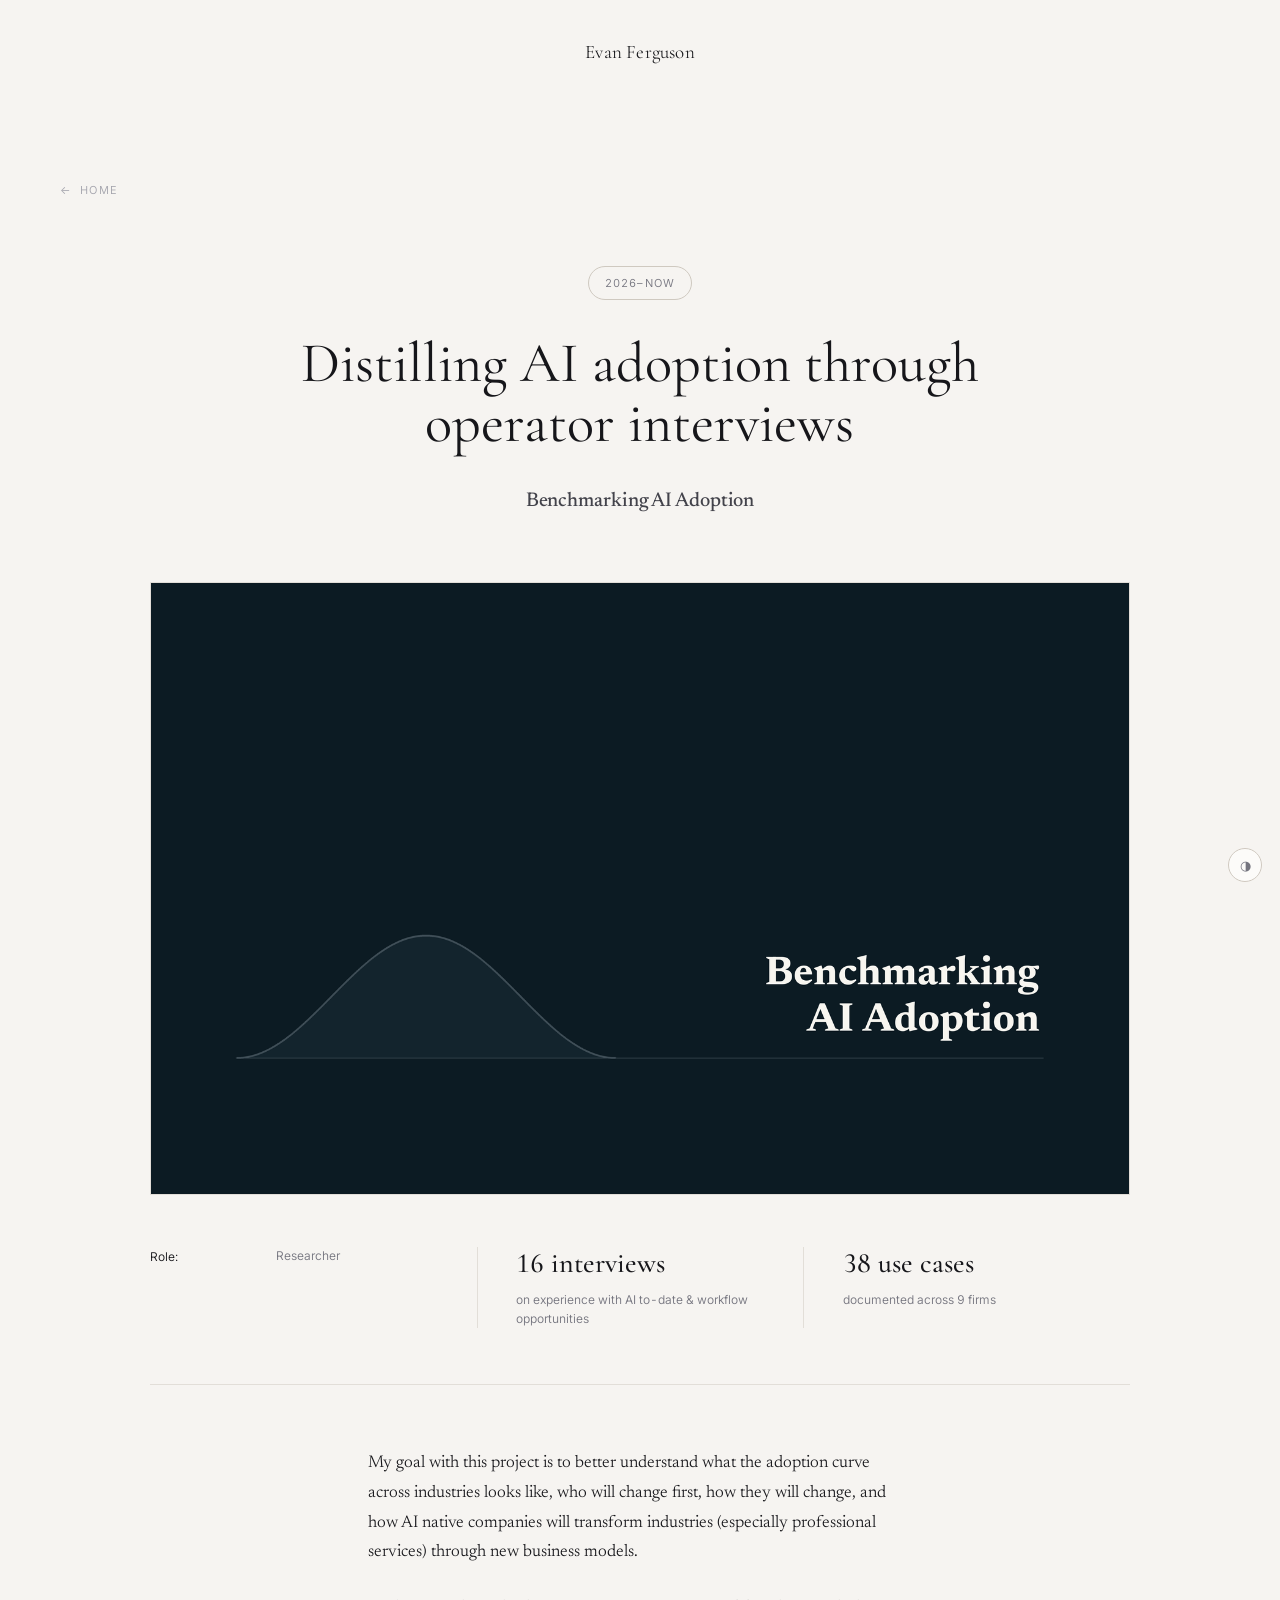
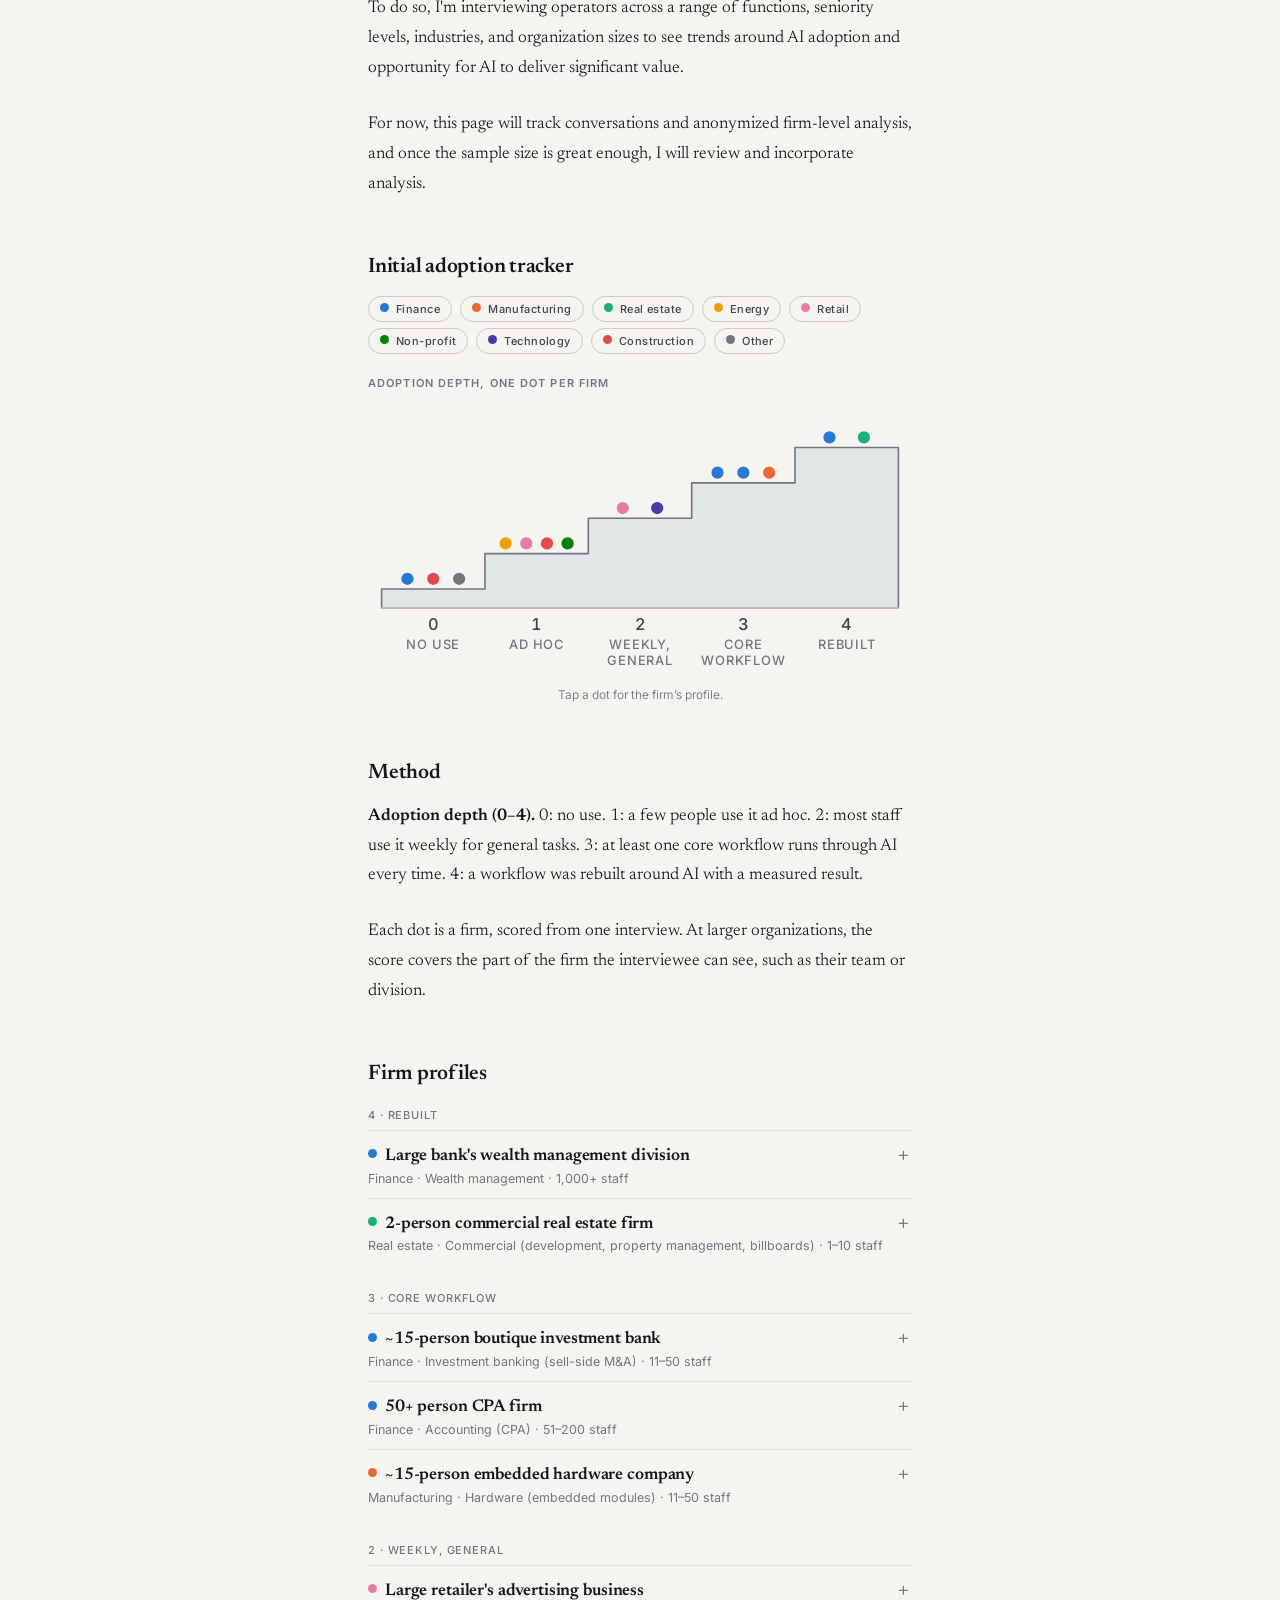
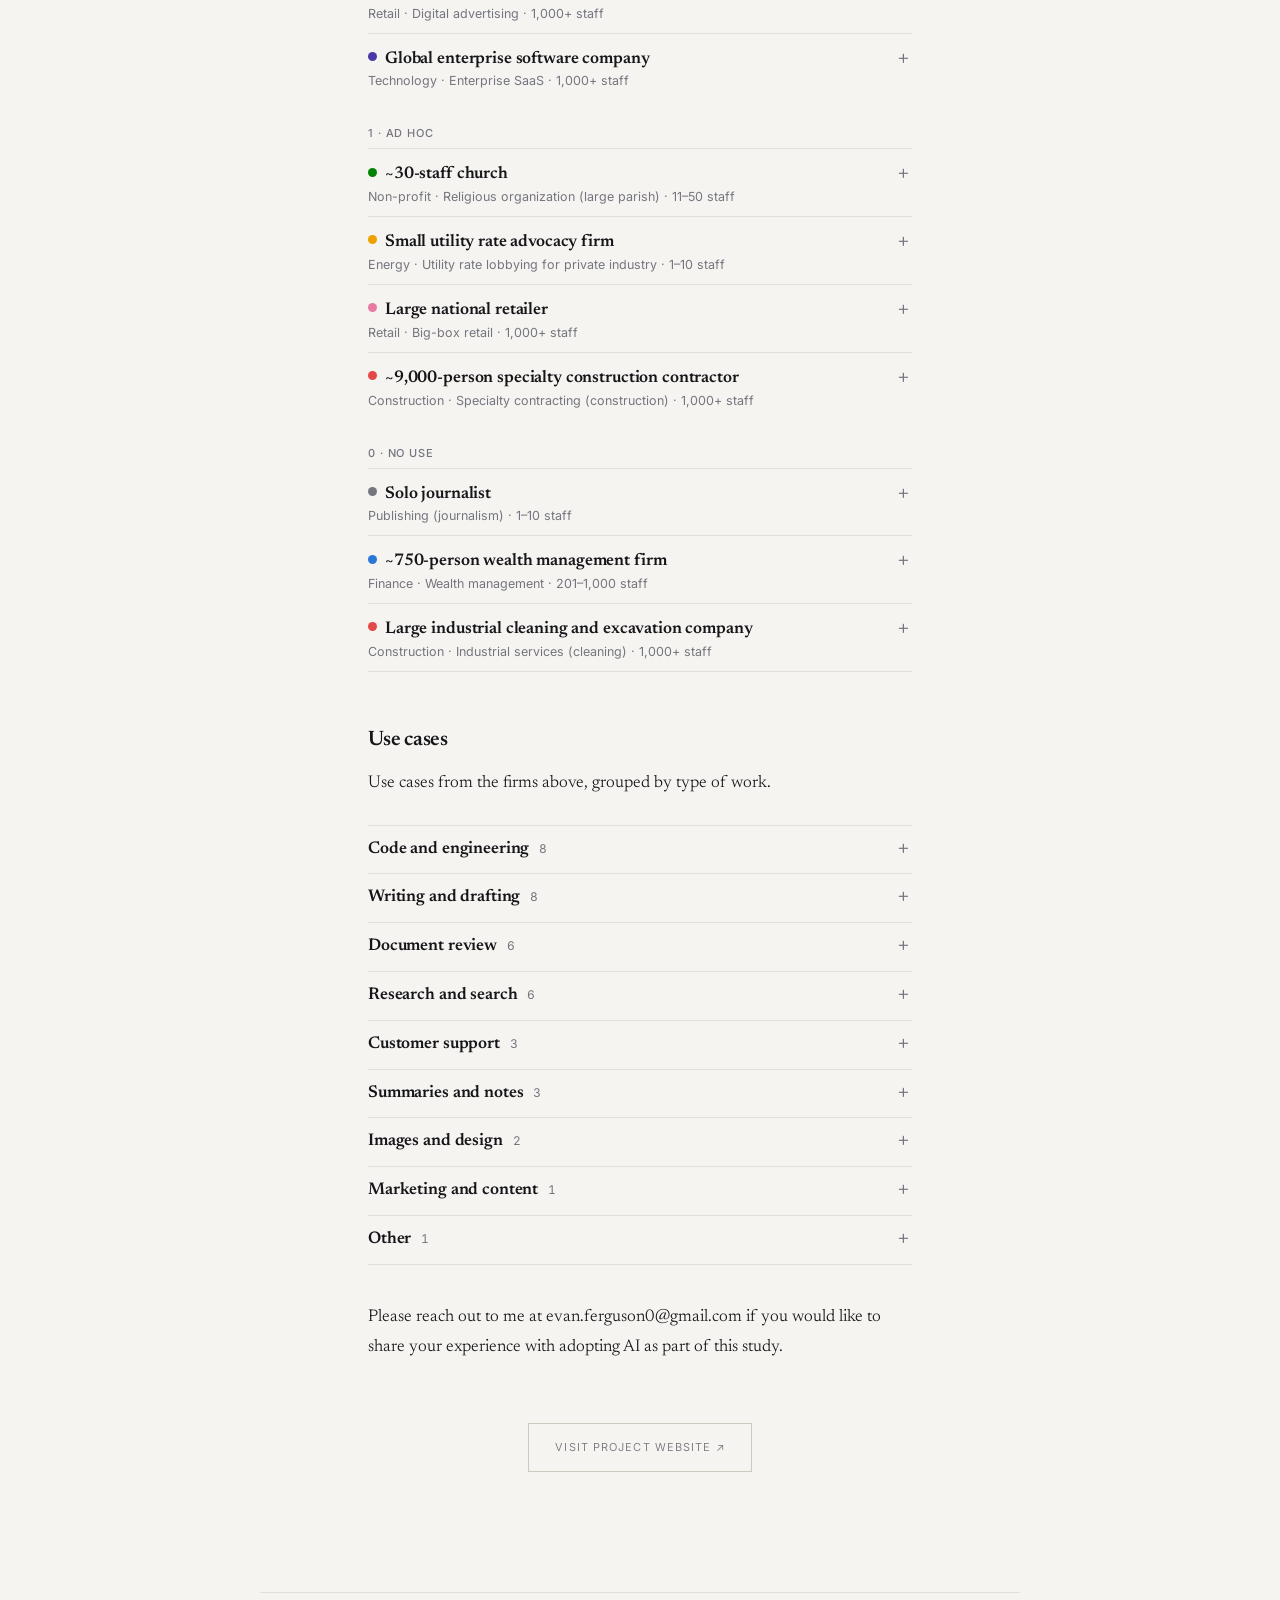
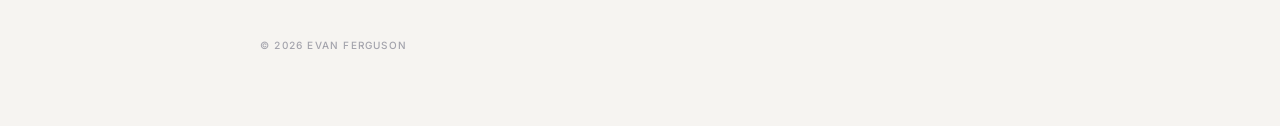
==== commit 4174bcb2: "Benchmarking AI Adoption: rename and move to /benchmarking-ai-adoption/ Renames the project, moves t" ====
--- a/ai-maturity-mapping/index.html
+++ b/ai-maturity-mapping/index.html
@@ -2,409 +2,14 @@
 <html lang="en">
 <head>
   <meta charset="utf-8">
-  <meta name="viewport" content="width=device-width, initial-scale=1">
-  <title>Mapping AI Adoption — Evan Ferguson</title>
-  <meta name="description" content="Charting AI maturity across industries &amp; segments.">
-  <link rel="icon" href="/favicon.svg" type="image/svg+xml">
-  <link rel="icon" href="/favicon.png" sizes="32x32" type="image/png">
-  <link rel="apple-touch-icon" href="/apple-touch-icon.png">
-  <link rel="canonical" href="https://evanferguson.com/ai-maturity-mapping/">
-
-  <meta property="og:type" content="article">
-  <meta property="og:url" content="https://evanferguson.com/ai-maturity-mapping/">
-  <meta property="og:title" content="Mapping AI Adoption">
-  <meta property="og:description" content="Charting AI maturity across industries &amp; segments.">
-  <meta property="og:image" content="https://evanferguson.com/assets/previews/faai.webp">
-  <meta name="twitter:card" content="summary_large_image">
-  <meta name="twitter:title" content="Mapping AI Adoption">
-  <meta name="twitter:description" content="Charting AI maturity across industries &amp; segments.">
-  <meta name="twitter:image" content="https://evanferguson.com/assets/previews/faai.webp">
-
-  <meta name="theme-color" content="#F6F4F1" media="(prefers-color-scheme: light)">
-  <meta name="theme-color" content="#16161A" media="(prefers-color-scheme: dark)">
-  <link rel="preconnect" href="https://fonts.googleapis.com">
-  <link rel="preconnect" href="https://fonts.gstatic.com" crossorigin>
-  <link href="https://fonts.googleapis.com/css2?family=Cormorant+Garamond:ital,wght@0,400;0,500;0,600;1,400&family=Newsreader:ital,opsz,wght@0,6..72,300..700;1,6..72,300..600&family=Inter:wght@300;400;500&display=swap" rel="stylesheet">
-  <link rel="stylesheet" href="/assets/style.css">
+  <title>Benchmarking AI Adoption — Evan Ferguson</title>
+  <!-- Moved to /benchmarking-ai-adoption/; this page keeps old links working. -->
+  <link rel="canonical" href="https://evanferguson.com/benchmarking-ai-adoption/">
+  <meta name="robots" content="noindex">
+  <meta http-equiv="refresh" content="0; url=/benchmarking-ai-adoption/">
+  <script>location.replace("/benchmarking-ai-adoption/" + location.hash);</script>
 </head>
 <body>
-
-  <button class="theme-btn" id="themeBtn" aria-label="Toggle colour theme">◑</button>
-
-  <header class="site-head">
-    <a href="/">Evan Ferguson</a>
-  </header>
-
-  <main>
-    <article class="article">
-  <div class="shell-claude">
-    <a class="backlink" href="/">Home</a>
-    <div class="hdr-a">
-      <span class="pill">2026–now</span>
-      <h1 class="result-head">Benchmarking AI adoption across industries through operator interviews</h1>
-      <p class="project-name">Mapping AI Adoption</p>
-    </div>
-    <div class="preview"><img src="/assets/previews/faai.webp" alt="Mapping AI Adoption" decoding="async"></div>
-    <div class="kpis">
-      <dl class="kpi-meta">
-        <div class="row"><dt>Role:</dt><dd>Researcher</dd></div>
-      </dl>
-      <div class="kpi">
-        <h3>16 interviews</h3>
-        <p>on experience with AI to-date & workflow opportunities</p>
-      </div>
-      <div class="kpi">
-        <h3>37 use cases</h3>
-        <p>documented across 9 firms</p>
-      </div>
-    </div>
-    <div class="article-body">
-<p>My goal with this project is to better understand what the adoption curve across industries looks like, who will change first, how they will change, and how AI native companies will transform industries (especially professional services) through new business models.</p>
-
-<p>To do so, I'm interviewing operators across a range of functions, seniority levels, industries, and organization sizes to see trends around AI adoption and opportunity for AI to deliver significant value.</p>
-
-<p>For now, this page will track conversations and anonymized firm-level analysis, and once the sample size is great enough, I will review and incorporate analysis.</p>
-
-<h2 id="tracker">Initial adoption tracker</h2>
-<div class="mm-legend">
-  <span data-industry="finance">Finance</span>
-  <span data-industry="manufacturing">Manufacturing</span>
-  <span data-industry="real-estate">Real estate</span>
-  <span data-industry="energy">Energy</span>
-  <span data-industry="retail">Retail</span>
-  <span data-industry="nonprofit">Non-profit</span>
-  <span data-industry="technology">Technology</span>
-  <span data-industry="construction">Construction</span>
-  <span data-industry="other">Other</span>
-</div>
-
-<figure class="adoption-ladder">
-  <p class="lv-title">Adoption depth, one dot per firm</p>
-  <div class="al-plot"><svg class="al-chart" viewBox="0 0 400 200" role="img" aria-label="Firms placed on five steps of adoption depth, from no use to a rebuilt workflow"></svg></div>
-  <figcaption>Tap a dot for the firm’s profile.</figcaption>
-</figure>
-
-<!-- Hidden until size has a finding to show; remove "hidden" to bring it back. -->
-<figure class="maturity" data-x="size" data-y="adopt" data-corners="||||" hidden>
-  <p class="lv-title">Adoption depth by firm size</p>
-  <div class="mm-plot"><svg class="mm-chart" viewBox="0 0 400 400" role="img" aria-label="Firms by size (across) and AI adoption depth (up)"></svg></div>
-  <figcaption>14 firms, scored by me from interviews. Tap a dot for the firm.</figcaption>
-</figure>
-
-<h2 id="method">Method</h2>
-<p><strong>Adoption depth (0–4).</strong> 0: no use. 1: a few people use it ad hoc.
-  2: most staff use it weekly for general tasks. 3: at least one core workflow runs
-  through AI every time. 4: a workflow was rebuilt around AI with a measured result.</p>
-<p>Each dot is a firm, scored from one interview. At larger organizations, the score
-  covers the part of the firm the interviewee can see, such as their team or division.</p>
-
-<h2 id="profiles">Firm profiles</h2>
-<div class="firm-profiles">
-  <p class="firm-step">4 · Rebuilt</p>
-  <details class="firm" id="f11" data-industry="finance" data-adopt="4" data-role="Technology leader" data-size="4" data-expose="3" data-invest="2">
-    <summary><h3>Large bank's wealth management division</h3><p class="firm-meta">Finance · Wealth management · 1,000+ staff</p></summary>
-    <dl class="firm-scores">
-      <dt data-key="adopt">Adoption <span>4</span></dt><dd data-key="adopt">Due diligence on new clients went from days of manual work to under an hour. View covers the division's AI program.</dd>
-      <dt>Driven by <span>IT</span></dt><dd></dd>
-    </dl>
-    <div class="firm-summary"><p>Large wealth manager with a dedicated AI team. Rebuilt a due diligence workflow around AI with a measured result, and tracks AI costs by use case.</p></div>
-    <div class="firm-uses">
-      <p class="firm-uses-title">Use cases (5)</p>
-      <ul>
-        <li>Due diligence on new clients: translating and structuring scanned documents<span class="uc-meta">Document review · In use</span></li>
-        <li>Meeting notes<span class="uc-meta">Summaries and notes · In use</span></li>
-        <li>Document search<span class="uc-meta">Research and search · In use</span></li>
-        <li>Developers use AI to write code instead of coding by hand<span class="uc-meta">Code and engineering · In use</span></li>
-        <li>Business analysts drafting user stories with AI<span class="uc-meta">Writing and drafting · In use</span></li>
-      </ul>
-    </div>
-  </details>
-  <details class="firm" id="f03" data-industry="real-estate" data-adopt="4" data-role="Owner" data-size="0" data-expose="2" data-invest="2">
-    <summary><h3>2-person commercial real estate firm</h3><p class="firm-meta">Real estate · Commercial (development, property management, billboards) · 1–10 staff</p></summary>
-    <dl class="firm-scores">
-      <dt data-key="adopt">Adoption <span>4</span></dt><dd data-key="adopt">Runs every incoming contract through ChatGPT for problem clauses before the attorney sees it. Review vs. negotiation time flipped from about 75/25 to 25/75 (self-reported).</dd>
-      <dt>Driven by <span>Owner</span></dt><dd></dd>
-    </dl>
-    <div class="firm-summary"><p>Owner of a 2-person commercial real estate firm uses ChatGPT on every incoming contract, which moved his time from review to negotiation. His longtime property manager refuses to use it.</p></div>
-    <div class="firm-uses">
-      <p class="firm-uses-title">Use cases (5)</p>
-      <ul>
-        <li>Reviewing incoming contracts and leases for problem clauses before attorney review<span class="uc-meta">Document review · In use</span></li>
-        <li>Suggesting replacement contract language to take to the attorney<span class="uc-meta">Writing and drafting · In use</span></li>
-        <li>Checking what changed between contract versions to catch clauses slipped in<span class="uc-meta">Document review · In use</span></li>
-        <li>Website code<span class="uc-meta">Code and engineering · Tried</span></li>
-        <li>Image generation<span class="uc-meta">Images and design · Tried</span></li>
-      </ul>
-    </div>
-  </details>
-  <p class="firm-step">3 · Core workflow</p>
-  <details class="firm" id="f02" data-industry="finance" data-adopt="3" data-role="Banker" data-size="1" data-expose="3" data-invest="2">
-    <summary><h3>~15-person boutique investment bank</h3><p class="firm-meta">Finance · Investment banking (sell-side M&amp;A) · 11–50 staff</p></summary>
-    <dl class="firm-scores">
-      <dt data-key="adopt">Adoption <span>3</span></dt><dd data-key="adopt">BD uses Claude for bespoke outreach (his own agent pulls recent comps from a company URL) and buyer-list slides, and most staff use AI weekly. The analysts' Excel modeling isn't on AI yet.</dd>
-      <dt>Driven by <span>Leadership</span></dt><dd></dd>
-    </dl>
-    <div class="firm-summary"><p>Boutique sell-side bank run by young ex-PE partners. BD uses Claude daily for outreach and slides; the modeling team doesn't yet.</p></div>
-    <div class="firm-uses">
-      <p class="firm-uses-title">Use cases (4)</p>
-      <ul>
-        <li>Pulling recent comparable deals from a company's URL (custom Claude agent)<span class="uc-meta">Research and search · In use</span></li>
-        <li>Drafting bespoke outreach emails that cite recent comps<span class="uc-meta">Writing and drafting · In use</span></li>
-        <li>Buyer-list slides for pitches<span class="uc-meta">Writing and drafting · In use</span></li>
-        <li>Researching likely buyers and their past acquisitions for pitches<span class="uc-meta">Research and search · In use</span></li>
-      </ul>
-    </div>
-  </details>
-  <details class="firm" id="f01" data-industry="finance" data-adopt="3" data-role="Partner" data-size="2" data-expose="4" data-invest="2">
-    <summary><h3>50+ person CPA firm</h3><p class="firm-meta">Finance · Accounting (CPA) · 51–200 staff</p></summary>
-    <dl class="firm-scores">
-      <dt data-key="adopt">Adoption <span>3</span></dt><dd data-key="adopt">Truss reads every completed tax return and drafts the client instruction email, so that workflow runs through AI every time. Beyond that, Copilot for general questions only, and most staff don't use AI weekly.</dd>
-      <dt>Driven by <span>Leadership</span></dt><dd></dd>
-    </dl>
-    <div class="firm-summary"><p>50+ person CPA firm that pays for an AI tool (Truss) on every tax return, but general AI use is limited to Copilot with no client data, and most staff don't use AI weekly.</p></div>
-    <div class="firm-uses">
-      <p class="firm-uses-title">Use cases (4)</p>
-      <ul>
-        <li>Reading each completed tax return and drafting the client instruction email, including state filings and quarterly estimates (Truss)<span class="uc-meta">Writing and drafting · In use</span></li>
-        <li>General questions in Copilot, with no client data<span class="uc-meta">Research and search · In use</span></li>
-        <li>Research tool for general tax and accounting topics, with no client data<span class="uc-meta">Research and search · In use</span></li>
-        <li>Financial statement footing review (pilot)<span class="uc-meta">Document review · Tried</span></li>
-      </ul>
-    </div>
-  </details>
-  <details class="firm" id="f05" data-industry="manufacturing" data-adopt="3" data-role="Owner" data-size="1" data-expose="2" data-invest="2">
-    <summary><h3>~15-person embedded hardware company</h3><p class="firm-meta">Manufacturing · Hardware (embedded modules) · 11–50 staff</p></summary>
-    <dl class="firm-scores">
-      <dt data-key="adopt">Adoption <span>3</span></dt><dd data-key="adopt">Very high use across product and engineering since 2023 (MCP links to dev tools, code and hardware reviews, docs), plus a Claude-enabled support bot and AI-optimized marketing.</dd>
-      <dt>Driven by <span>Owner</span></dt><dd></dd>
-    </dl>
-    <div class="firm-summary"><p>~15-person embedded hardware company that put AI into engineering in 2023 and now ships MCP tools to customers. Support is the weak spot.</p></div>
-    <div class="firm-uses">
-      <p class="firm-uses-title">Use cases (11)</p>
-      <ul>
-        <li>Letting customers use Claude with the company's dev tools through MCP<span class="uc-meta">Code and engineering · In use</span></li>
-        <li>Checking hardware and software reviews for errors, with strict oversight<span class="uc-meta">Code and engineering · In use</span></li>
-        <li>Porting older customer apps to new platforms with Skills and MCP<span class="uc-meta">Code and engineering · In use</span></li>
-        <li>Generating documentation and example code<span class="uc-meta">Writing and drafting · In use</span></li>
-        <li>Claude connected to the support ticket system to answer customer questions<span class="uc-meta">Customer support · In use</span></li>
-        <li>Optimizing marketing for AI search (GEO)<span class="uc-meta">Marketing and content · In use</span></li>
-        <li>Downloading the right software during product install through an MCP integration<span class="uc-meta">Code and engineering · In use</span></li>
-        <li>Closed-loop hardware testing: Claude writes code, builds it, flashes the module, and checks results over network and serial ports<span class="uc-meta">Code and engineering · In use</span></li>
-        <li>Some staff organize their time and tasks with Cowork<span class="uc-meta">In use</span></li>
-        <li>Online help chat for customers<span class="uc-meta">Customer support · Tried</span></li>
-        <li>Building a report from a travel email folder<span class="uc-meta">Summaries and notes · Tried</span></li>
-      </ul>
-    </div>
-  </details>
-  <p class="firm-step">2 · Weekly, general</p>
-  <details class="firm" id="f09" data-industry="retail" data-adopt="2" data-role="Digital ads professional" data-size="4" data-expose="3" data-invest="1">
-    <summary><h3>Large retailer's advertising business</h3><p class="firm-meta">Retail · Digital advertising · 1,000+ staff</p></summary>
-    <dl class="firm-scores">
-      <dt data-key="adopt">Adoption <span>2</span></dt><dd data-key="adopt">Most staff use AI weekly, though older colleagues don't. View covers his part of the ads business.</dd>
-      <dt>Driven by <span>Individual staff</span></dt><dd></dd>
-    </dl>
-    <div class="firm-summary"><p>Digital ads professional at a large retailer's ad business. He uses AI; older colleagues don't.</p></div>
-  </details>
-  <details class="firm" id="f14" data-industry="technology" data-adopt="2" data-role="Former AI executive" data-size="4" data-expose="3">
-    <summary><h3>Global enterprise software company</h3><p class="firm-meta">Technology · Enterprise SaaS · 1,000+ staff</p></summary>
-    <dl class="firm-scores">
-      <dt data-key="adopt">Adoption <span>2</span></dt><dd data-key="adopt">Unsure: leadership is forcing AI adoption, possibly too fast, and value isn't being realized. No detail on how many use it.</dd>
-      <dt>Driven by <span>Leadership</span></dt><dd></dd>
-    </dl>
-    <div class="firm-summary"><p>Enterprise software company forcing AI adoption from the top, possibly too fast. Value isn't showing up yet.</p></div>
-  </details>
-  <p class="firm-step">1 · Ad hoc</p>
-  <details class="firm" id="f12" data-industry="nonprofit" data-adopt="1.5" data-role="Communications director" data-size="1" data-expose="2" data-invest="0">
-    <summary><h3>~30-staff church</h3><p class="firm-meta">Non-profit · Religious organization (large parish) · 11–50 staff</p></summary>
-    <dl class="firm-scores">
-      <dt data-key="adopt">Adoption <span>1.5</span></dt><dd data-key="adopt">About half of the 25-30 staff use AI on their own (her estimate); her team uses it mostly for images and graphics. No shared workflow.</dd>
-      <dt>Driven by <span>Individual staff</span></dt><dd></dd>
-    </dl>
-    <div class="firm-summary"><p>Large church where about half the staff use AI on personal accounts with no policy. The comms team mostly uses it for graphics.</p></div>
-    <div class="firm-uses">
-      <p class="firm-uses-title">Use cases (2)</p>
-      <ul>
-        <li>Images and graphics for church communications<span class="uc-meta">Images and design · In use</span></li>
-        <li>Editing written copy<span class="uc-meta">Writing and drafting · In use</span></li>
-      </ul>
-    </div>
-  </details>
-  <details class="firm" id="f07" data-industry="energy" data-adopt="1" data-role="Lobbyist" data-size="0" data-expose="3">
-    <summary><h3>Small utility rate advocacy firm</h3><p class="firm-meta">Energy · Utility rate lobbying for private industry · 1–10 staff</p></summary>
-    <dl class="firm-scores">
-      <dt data-key="adopt">Adoption <span>1</span></dt><dd data-key="adopt">Unsure: she uses Claude to search documents and reviews everything herself; no detail on the rest of the firm.</dd>
-      <dt>Driven by <span>Individual staff</span></dt><dd></dd>
-    </dl>
-    <div class="firm-summary"><p>Utility rate lobbyist who uses Claude to search documents and checks every result herself.</p></div>
-    <div class="firm-uses">
-      <p class="firm-uses-title">Use cases (1)</p>
-      <ul>
-        <li>Searching documents<span class="uc-meta">Research and search · In use</span></li>
-      </ul>
-    </div>
-  </details>
-  <details class="firm" id="f04" data-industry="retail" data-adopt="1" data-role="Manager" data-size="4" data-invest="1">
-    <summary><h3>Large national retailer</h3><p class="firm-meta">Retail · Big-box retail · 1,000+ staff</p></summary>
-    <dl class="firm-scores">
-      <dt data-key="adopt">Adoption <span>1</span></dt><dd data-key="adopt">Staff have a company version of ChatGPT but don't really know how to use it, and most don't use it weekly. Before the rollout, staff used personal accounts.</dd>
-      <dt>Driven by <span>Leadership</span></dt><dd></dd>
-    </dl>
-    <div class="firm-summary"><p>Large retailer bought a company version of ChatGPT to keep up and handed it out without training. Use is shallow.</p></div>
-    <div class="firm-uses">
-      <p class="firm-uses-title">Use cases (4)</p>
-      <ul>
-        <li>Analyzing thousands of submissions and emails a month for themes<span class="uc-meta">Summaries and notes · In use</span></li>
-        <li>Email drafting<span class="uc-meta">Writing and drafting · In use</span></li>
-        <li>Internal employee support chatbot<span class="uc-meta">Customer support · In use</span></li>
-        <li>Feature ranking<span class="uc-meta">Code and engineering · In use</span></li>
-      </ul>
-    </div>
-  </details>
-  <details class="firm" id="f15" data-industry="construction" data-adopt="1" data-role="Project engineer" data-size="4" data-expose="1" data-invest="1">
-    <summary><h3>~9,000-person specialty construction contractor</h3><p class="firm-meta">Construction · Specialty contracting (construction) · 1,000+ staff</p></summary>
-    <dl class="firm-scores">
-      <dt data-key="adopt">Adoption <span>1</span></dt><dd data-key="adopt">Unsure: the firm pays for an AI tool and the interviewee uses it weekly, but there's no training and no connectors to company systems, and no detail on how many others use it.</dd>
-      <dt>Driven by <span>—</span></dt><dd></dd>
-    </dl>
-    <div class="firm-summary"><p>Project engineer at a ~9,000-person specialty construction contractor. The firm pays for AI but gave no training or connectors, and the most manual job he named, pulling materials lists from project documents, isn't on AI.</p></div>
-    <div class="firm-uses">
-      <p class="firm-uses-title">Use cases (1)</p>
-      <ul>
-        <li>Quantity takeoff: reading drawings and specs to build the materials list for estimates and orders<span class="uc-meta">Document review · Idea</span></li>
-      </ul>
-    </div>
-  </details>
-  <p class="firm-step">0 · No use</p>
-  <details class="firm" id="f10" data-industry="other" data-adopt="0.5" data-size="0" data-expose="4" data-invest="0">
-    <summary><h3>Solo journalist</h3><p class="firm-meta">Publishing (journalism) · 1–10 staff</p></summary>
-    <dl class="firm-scores">
-      <dt data-key="adopt">Adoption <span>0.5</span></dt><dd data-key="adopt">Unsure: notes say 'early stage' with general opposition to AI; no specific use described.</dd>
-      <dt>Driven by <span>No one yet</span></dt><dd></dd>
-    </dl>
-    <div class="firm-summary"><p>Solo journalist, early stage at best. Real concerns about citation, and the general mood is opposition.</p></div>
-  </details>
-  <details class="firm" id="f16" data-industry="finance" data-adopt="0" data-role="Financial advisor" data-size="3" data-expose="3" data-invest="0">
-    <summary><h3>~750-person wealth management firm</h3><p class="firm-meta">Finance · Wealth management · 201–1,000 staff</p></summary>
-    <dl class="firm-scores">
-      <dt data-key="adopt">Adoption <span>0</span></dt><dd data-key="adopt">Says the firm doesn't use AI at all. The advisor doesn't use it himself but thinks they should be using it.</dd>
-      <dt>Driven by <span>No one yet</span></dt><dd></dd>
-    </dl>
-    <div class="firm-summary"><p>~750-person wealth management firm that doesn't use AI at all. The advisor we talked to doesn't use it either but thinks they should.</p></div>
-  </details>
-  <details class="firm" id="f08" data-industry="construction" data-adopt="0" data-role="Salesperson" data-size="4" data-expose="1" data-invest="0">
-    <summary><h3>Large industrial cleaning and excavation company</h3><p class="firm-meta">Construction · Industrial services (cleaning) · 1,000+ staff</p></summary>
-    <dl class="firm-scores">
-      <dt data-key="adopt">Adoption <span>0</span></dt><dd data-key="adopt">Knew nothing about AI and doesn't use it.</dd>
-      <dt>Driven by <span>No one yet</span></dt><dd></dd>
-    </dl>
-    <div class="firm-summary"><p>Salesperson at an industrial cleaning company who knew nothing about AI and doesn't use it.</p></div>
-  </details>
-</div>
-
-<h2 id="use-cases">Use cases</h2>
-<p class="uc-intro">Use cases from the firms above, grouped by type of work.</p>
-<div class="use-cases">
-  <details class="uc-group">
-    <summary><h3>Code and engineering</h3><span class="uc-count">8</span></summary>
-    <ul>
-      <li>Developers use AI to write code instead of coding by hand<span class="uc-meta"><a href="#f11">Large bank's wealth management division</a></span></li>
-      <li>Feature ranking<span class="uc-meta"><a href="#f04">Large national retailer</a></span></li>
-      <li>Letting customers use Claude with the company's dev tools through MCP<span class="uc-meta"><a href="#f05">~15-person embedded hardware company</a></span></li>
-      <li>Checking hardware and software reviews for errors, with strict oversight<span class="uc-meta"><a href="#f05">~15-person embedded hardware company</a></span></li>
-      <li>Porting older customer apps to new platforms with Skills and MCP<span class="uc-meta"><a href="#f05">~15-person embedded hardware company</a></span></li>
-      <li>Downloading the right software during product install through an MCP integration<span class="uc-meta"><a href="#f05">~15-person embedded hardware company</a></span></li>
-      <li>Closed-loop hardware testing: Claude writes code, builds it, flashes the module, and checks results over network and serial ports<span class="uc-meta"><a href="#f05">~15-person embedded hardware company</a></span></li>
-      <li>Website code<span class="uc-meta"><a href="#f03">2-person commercial real estate firm</a> · Tried</span></li>
-    </ul>
-  </details>
-  <details class="uc-group">
-    <summary><h3>Writing and drafting</h3><span class="uc-count">8</span></summary>
-    <ul>
-      <li>Suggesting replacement contract language to take to the attorney<span class="uc-meta"><a href="#f03">2-person commercial real estate firm</a></span></li>
-      <li>Reading each completed tax return and drafting the client instruction email, including state filings and quarterly estimates (Truss)<span class="uc-meta"><a href="#f01">50+ person CPA firm</a></span></li>
-      <li>Business analysts drafting user stories with AI<span class="uc-meta"><a href="#f11">Large bank's wealth management division</a></span></li>
-      <li>Email drafting<span class="uc-meta"><a href="#f04">Large national retailer</a></span></li>
-      <li>Drafting bespoke outreach emails that cite recent comps<span class="uc-meta"><a href="#f02">~15-person boutique investment bank</a></span></li>
-      <li>Buyer-list slides for pitches<span class="uc-meta"><a href="#f02">~15-person boutique investment bank</a></span></li>
-      <li>Generating documentation and example code<span class="uc-meta"><a href="#f05">~15-person embedded hardware company</a></span></li>
-      <li>Editing written copy<span class="uc-meta"><a href="#f12">~30-staff church</a></span></li>
-    </ul>
-  </details>
-  <details class="uc-group">
-    <summary><h3>Research and search</h3><span class="uc-count">6</span></summary>
-    <ul>
-      <li>General questions in Copilot, with no client data<span class="uc-meta"><a href="#f01">50+ person CPA firm</a></span></li>
-      <li>Research tool for general tax and accounting topics, with no client data<span class="uc-meta"><a href="#f01">50+ person CPA firm</a></span></li>
-      <li>Document search<span class="uc-meta"><a href="#f11">Large bank's wealth management division</a></span></li>
-      <li>Searching documents<span class="uc-meta"><a href="#f07">Small utility rate advocacy firm</a></span></li>
-      <li>Pulling recent comparable deals from a company's URL (custom Claude agent)<span class="uc-meta"><a href="#f02">~15-person boutique investment bank</a></span></li>
-      <li>Researching likely buyers and their past acquisitions for pitches<span class="uc-meta"><a href="#f02">~15-person boutique investment bank</a></span></li>
-    </ul>
-  </details>
-  <details class="uc-group">
-    <summary><h3>Document review</h3><span class="uc-count">5</span></summary>
-    <ul>
-      <li>Reviewing incoming contracts and leases for problem clauses before attorney review<span class="uc-meta"><a href="#f03">2-person commercial real estate firm</a></span></li>
-      <li>Checking what changed between contract versions to catch clauses slipped in<span class="uc-meta"><a href="#f03">2-person commercial real estate firm</a></span></li>
-      <li>Due diligence on new clients: translating and structuring scanned documents<span class="uc-meta"><a href="#f11">Large bank's wealth management division</a></span></li>
-      <li>Financial statement footing review (pilot)<span class="uc-meta"><a href="#f01">50+ person CPA firm</a> · Tried</span></li>
-      <li>Quantity takeoff: reading drawings and specs to build the materials list for estimates and orders<span class="uc-meta"><a href="#f15">~9,000-person specialty construction contractor</a> · Idea</span></li>
-    </ul>
-  </details>
-  <details class="uc-group">
-    <summary><h3>Customer support</h3><span class="uc-count">3</span></summary>
-    <ul>
-      <li>Internal employee support chatbot<span class="uc-meta"><a href="#f04">Large national retailer</a></span></li>
-      <li>Claude connected to the support ticket system to answer customer questions<span class="uc-meta"><a href="#f05">~15-person embedded hardware company</a></span></li>
-      <li>Online help chat for customers<span class="uc-meta"><a href="#f05">~15-person embedded hardware company</a> · Tried</span></li>
-    </ul>
-  </details>
-  <details class="uc-group">
-    <summary><h3>Summaries and notes</h3><span class="uc-count">3</span></summary>
-    <ul>
-      <li>Meeting notes<span class="uc-meta"><a href="#f11">Large bank's wealth management division</a></span></li>
-      <li>Analyzing thousands of submissions and emails a month for themes<span class="uc-meta"><a href="#f04">Large national retailer</a></span></li>
-      <li>Building a report from a travel email folder<span class="uc-meta"><a href="#f05">~15-person embedded hardware company</a> · Tried</span></li>
-    </ul>
-  </details>
-  <details class="uc-group">
-    <summary><h3>Images and design</h3><span class="uc-count">2</span></summary>
-    <ul>
-      <li>Images and graphics for church communications<span class="uc-meta"><a href="#f12">~30-staff church</a></span></li>
-      <li>Image generation<span class="uc-meta"><a href="#f03">2-person commercial real estate firm</a> · Tried</span></li>
-    </ul>
-  </details>
-  <details class="uc-group">
-    <summary><h3>Marketing and content</h3><span class="uc-count">1</span></summary>
-    <ul>
-      <li>Optimizing marketing for AI search (GEO)<span class="uc-meta"><a href="#f05">~15-person embedded hardware company</a></span></li>
-    </ul>
-  </details>
-  <details class="uc-group">
-    <summary><h3>Other</h3><span class="uc-count">1</span></summary>
-    <ul>
-      <li>Some staff organize their time and tasks with Cowork<span class="uc-meta"><a href="#f05">~15-person embedded hardware company</a></span></li>
-    </ul>
-  </details>
-</div>
-
-<p>Please reach out to me at evan.ferguson0@gmail.com if you would like to share your experience with adopting AI as part of this study.</p>
-
-        </div>
-    <a class="cta" href="https://fergusonappliedai.com" rel="noopener">Visit Project Website</a>
-  </div>
-    </article>
-  </main>
-
-  <footer>
-    <div class="shell">
-      <div class="colophon">
-        <span class="label">© 2026 Evan Ferguson</span>
-      </div>
-    </div>
-  </footer>
-
-  <script src="/assets/theme.js"></script>
-  <script src="/assets/maturity.js"></script>
+  <p>This page has moved to <a href="/benchmarking-ai-adoption/">/benchmarking-ai-adoption/</a>.</p>
 </body>
 </html>
